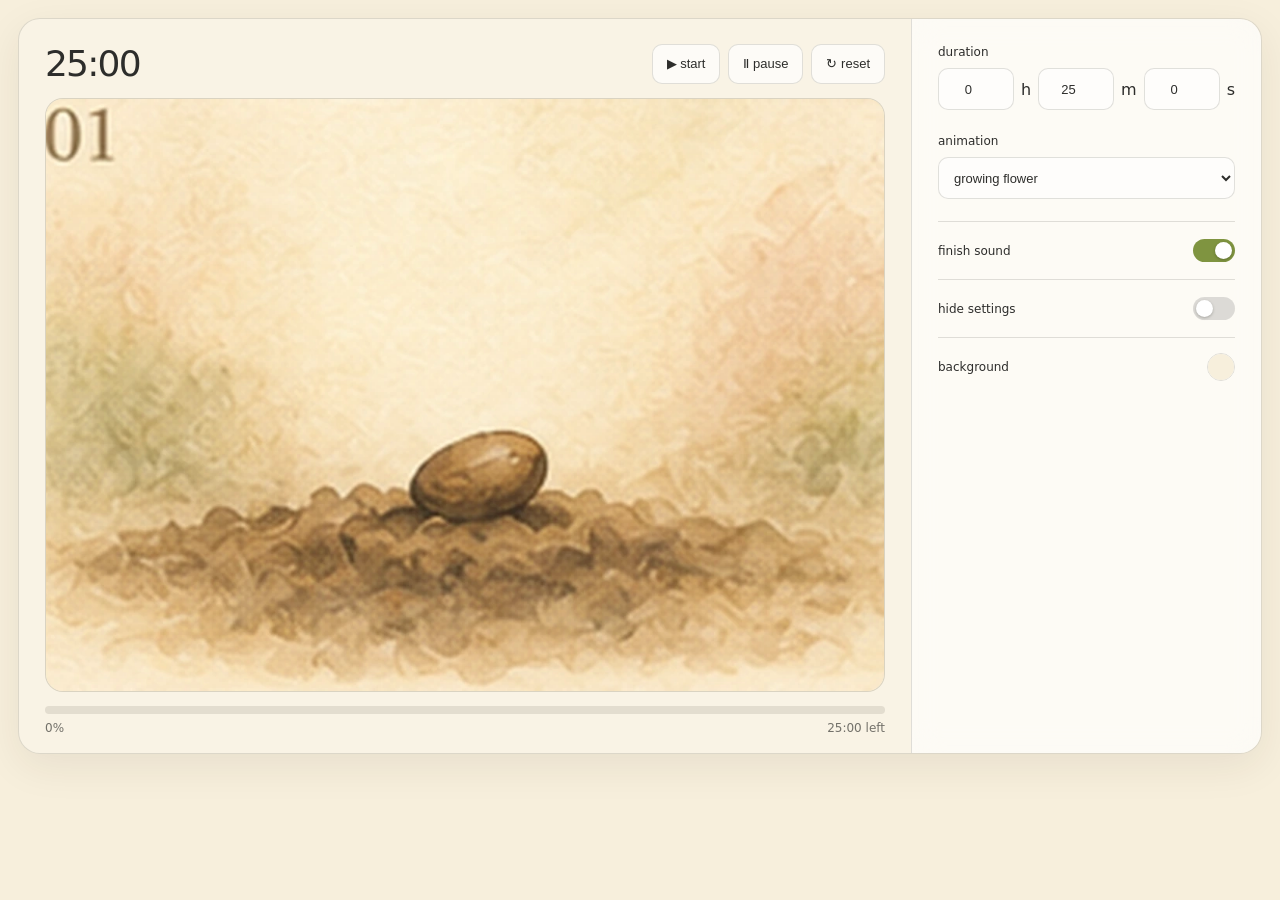
==== timer/index.html @ b7c9f64c "Add files via upload" ====
<!doctype html>
<html lang="en">
<head>
  <meta charset="utf-8">
  <meta name="viewport" content="width=device-width,initial-scale=1">
  <title>little rituals — focus timer</title>
  <link rel="stylesheet" href="style.css?v=11">
</head>
<body>
  <main class="app">
    <section class="scene-panel">
      <div class="topline">
        <div id="timer" class="timer">25:00</div>
        <div class="top-controls">
          <button id="startBtn">▶ <span>start</span></button>
          <button id="pauseBtn">Ⅱ <span>pause</span></button>
          <button id="resetBtn">↻ <span>reset</span></button>
        </div>
      </div>

      <div class="scene">
        <img id="sceneFrame" src="assets/growing-flower/001.webp" alt="growing flower illustration">
      </div>

      <div class="progress">
        <div class="track"><div id="bar" class="bar"></div></div>
        <div class="progress-meta">
          <span id="percent">0%</span>
          <span id="left">25:00 left</span>
        </div>
      </div>

      <button id="showSettings" class="gear hidden" aria-label="show settings">⚙</button>
    </section>

    <aside id="settings" class="settings">
      <div class="field">
        <label>duration</label>
        <div class="duration">
          <input id="hours" type="number" min="0" max="23" value="0"><span>h</span>
          <input id="minutes" type="number" min="0" max="59" value="25"><span>m</span>
          <input id="seconds" type="number" min="0" max="59" value="0"><span>s</span>
        </div>
      </div>

      <div class="field">
        <label for="animation">animation</label>
        <select id="animation">
          <option value="growing-flower">growing flower</option>
        </select>
      </div>

      <div class="row">
        <span>finish sound</span>
        <label class="switch"><input id="sound" type="checkbox" checked><i></i></label>
      </div>

      <div class="row">
        <span>hide settings</span>
        <label class="switch"><input id="hideSettings" type="checkbox"><i></i></label>
      </div>

      <div class="row">
        <span>background</span>
        <label class="color-dot"><input id="background" type="color" value="#f7efdc"></label>
      </div>
    </aside>
  </main>

  <div id="doneModal" class="modal hidden">
    <div class="modal-card">
      <strong>done ✨</strong>
      <button id="restartBtn">restart</button>
    </div>
  </div>

  <script src="script.js?v=13"></script>
</body>
</html>
---- timer/style.css ----
*{box-sizing:border-box} :root{--bg:#f7efdc;--ink:#2d2d2b;--line:rgba(46,42,34,.14);--panel:rgba(255,255,255,.62);--accent:#7f9440}
html,body{margin:0;min-height:100%;font-family:Inter,ui-sans-serif,system-ui,-apple-system,BlinkMacSystemFont,"Segoe UI",sans-serif;background:var(--bg);color:var(--ink)}
body{padding:18px;transition:background .25s ease,color .25s ease}.app{width:min(1480px,100%);margin:auto;display:grid;grid-template-columns:minmax(0,1fr) 350px;border:1px solid var(--line);border-radius:22px;overflow:hidden;background:rgba(255,255,255,.28);box-shadow:0 12px 40px rgba(50,42,28,.08)}
.scene-panel{position:relative;padding:24px 26px 18px;min-width:0}.topline{display:flex;align-items:center;justify-content:space-between;gap:18px;margin-bottom:14px}.timer{font-size:36px;font-weight:520;letter-spacing:-.05em;font-variant-numeric:tabular-nums}.top-controls{display:flex;gap:8px}.top-controls button,.modal-card button{height:40px;padding:0 14px;border:1px solid var(--line);border-radius:10px;background:rgba(255,255,255,.68);color:var(--ink);cursor:pointer;font-size:13px}.scene{height:min(66vh,690px);min-height:430px;border-radius:18px;overflow:hidden;border:1px solid var(--line);background:#f7efdc}.scene img{display:block;width:100%;height:100%;object-fit:cover;transition:opacity .3s ease}.progress{margin-top:14px}.track{height:8px;border-radius:999px;background:rgba(64,58,48,.12);overflow:hidden}.bar{height:100%;width:0;background:var(--accent);border-radius:inherit;transition:width .2s linear}.progress-meta{display:flex;justify-content:space-between;margin-top:7px;font-size:12px;color:rgba(45,45,43,.66)}
.settings{padding:26px;border-left:1px solid var(--line);background:var(--panel);backdrop-filter:blur(15px)}.field{display:grid;gap:9px;padding-bottom:22px}.field+ .field{padding-top:2px}.field label,.row span{font-size:12px}.duration{display:grid;grid-template-columns:1fr auto 1fr auto 1fr auto;gap:7px;align-items:center}.duration input,select{height:42px;border:1px solid var(--line);border-radius:10px;background:rgba(255,255,255,.55);color:var(--ink);padding:0 11px;font-size:13px;min-width:0}.duration input{text-align:center;width:100%}select{width:100%}.row{min-height:58px;border-top:1px solid var(--line);display:flex;align-items:center;justify-content:space-between;gap:14px}.switch{position:relative;width:42px;height:23px}.switch input{opacity:0;width:0;height:0}.switch i{position:absolute;inset:0;border-radius:99px;background:rgba(50,50,50,.16);cursor:pointer;transition:.2s}.switch i:after{content:"";position:absolute;width:17px;height:17px;left:3px;top:3px;border-radius:50%;background:white;box-shadow:0 1px 3px rgba(0,0,0,.25);transition:.2s}.switch input:checked+i{background:var(--accent)}.switch input:checked+i:after{transform:translateX(19px)}.color-dot{width:28px;height:28px;border-radius:50%;overflow:hidden;border:1px solid var(--line);display:block}.color-dot input{width:40px;height:40px;border:0;padding:0;transform:translate(-6px,-6px);cursor:pointer}.gear{position:absolute;right:18px;top:18px;width:38px;height:38px;border:1px solid var(--line);border-radius:10px;background:rgba(255,255,255,.65);cursor:pointer}.hidden{display:none!important}.app.settings-hidden{grid-template-columns:1fr}.app.settings-hidden .settings{display:none}.modal{position:fixed;inset:0;display:grid;place-items:center;background:rgba(30,28,24,.28);backdrop-filter:blur(9px);z-index:30}.modal-card{background:white;border-radius:18px;padding:25px 30px;display:grid;gap:18px;text-align:center;box-shadow:0 15px 45px rgba(0,0,0,.18)}.modal-card strong{font-size:25px}
body.dark-ui{--ink:#f3f1eb;--line:rgba(255,255,255,.14);--panel:rgba(20,23,25,.58)}body.dark-ui .top-controls button,body.dark-ui .gear,body.dark-ui .duration input,body.dark-ui select{background:rgba(255,255,255,.08)}body.dark-ui .progress-meta{color:rgba(255,255,255,.66)}
@media(max-width:820px){body{padding:8px}.app{grid-template-columns:1fr}.settings{border-left:0;border-top:1px solid var(--line)}.scene{height:54vh;min-height:360px}.timer{font-size:30px}.top-controls button span{display:none}}
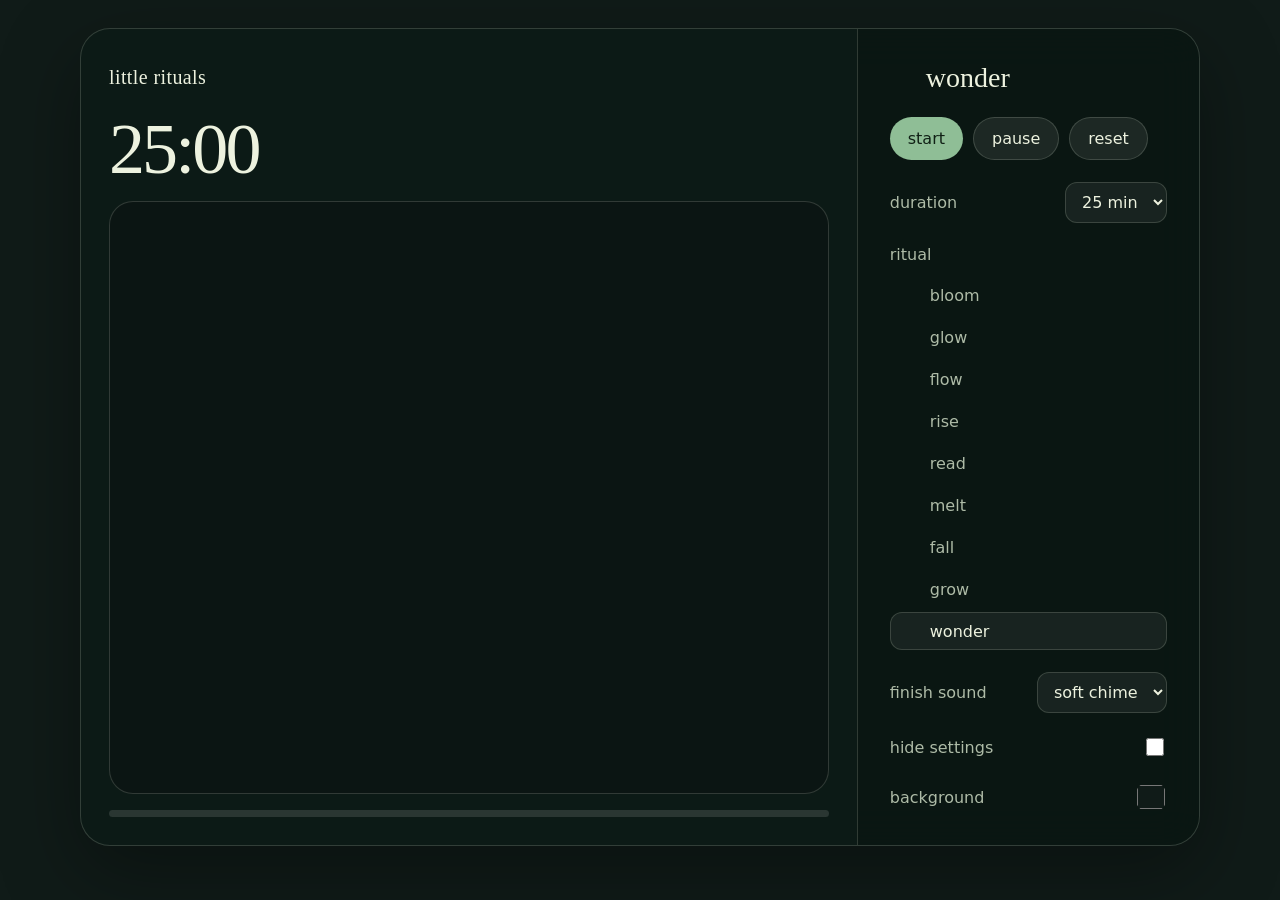
==== commit 5c8d3b5e: "Add files via upload" ====
--- a/timer/index.html
+++ b/timer/index.html
@@ -1,79 +1,86 @@
 <!doctype html>
 <html lang="en">
 <head>
-  <meta charset="utf-8">
-  <meta name="viewport" content="width=device-width,initial-scale=1">
-  <title>little rituals — focus timer</title>
-  <link rel="stylesheet" href="style.css?v=11">
+  <meta charset="utf-8" />
+  <meta name="viewport" content="width=device-width, initial-scale=1" />
+  <title>Little Rituals — Bloom</title>
+  <link rel="stylesheet" href="style.css" />
 </head>
-<body>
-  <main class="app">
-    <section class="scene-panel">
-      <div class="topline">
-        <div id="timer" class="timer">25:00</div>
-        <div class="top-controls">
-          <button id="startBtn">▶ <span>start</span></button>
-          <button id="pauseBtn">Ⅱ <span>pause</span></button>
-          <button id="resetBtn">↻ <span>reset</span></button>
-        </div>
+<body data-ritual="wonder">
+  <main class="widget" aria-label="Little Rituals focus timer">
+    <section class="stage-panel">
+      <header class="brand-row">
+        <span class="brand">little rituals</span>
+        <button class="icon-button settings-toggle" id="settingsToggle" aria-label="show settings">⚙</button>
+      </header>
+
+      <div class="timer" id="timerDisplay">25:00</div>
+
+      <div class="animation-shell" aria-label="wonder animation">
+        <video id="mainVideo" muted playsinline preload="auto"></video>
+        <video id="idleVideo" muted playsinline preload="auto" loop></video>
       </div>
 
-      <div class="scene">
-        <img id="sceneFrame" src="assets/growing-flower/001.webp" alt="growing flower illustration">
+      <div class="progress-track" aria-hidden="true">
+        <div class="progress-fill" id="progressFill"></div>
       </div>
 
-      <div class="progress">
-        <div class="track"><div id="bar" class="bar"></div></div>
-        <div class="progress-meta">
-          <span id="percent">0%</span>
-          <span id="left">25:00 left</span>
-        </div>
+      <div class="mobile-controls">
+        <button class="primary" id="mobileStart">start</button>
+        <button class="secondary" id="mobileReset">reset</button>
+      </div>
+    </section>
+
+    <aside class="settings-panel" id="settingsPanel">
+      <div class="ritual-title-row">
+        <span class="ritual-hover-icon" aria-hidden="true">
+          <img id="activeRitualIcon" src="assets/icons/wonder.svg" alt="" />
+        </span>
+        <span id="activeRitualName">wonder</span>
       </div>
 
-      <button id="showSettings" class="gear hidden" aria-label="show settings">⚙</button>
-    </section>
-
-    <aside id="settings" class="settings">
-      <div class="field">
-        <label>duration</label>
-        <div class="duration">
-          <input id="hours" type="number" min="0" max="23" value="0"><span>h</span>
-          <input id="minutes" type="number" min="0" max="59" value="25"><span>m</span>
-          <input id="seconds" type="number" min="0" max="59" value="0"><span>s</span>
-        </div>
+      <div class="button-row">
+        <button class="primary" id="startButton">start</button>
+        <button class="secondary" id="pauseButton">pause</button>
+        <button class="secondary" id="resetButton">reset</button>
       </div>
 
-      <div class="field">
-        <label for="animation">animation</label>
-        <select id="animation">
-          <option value="growing-flower">growing flower</option>
+      <label class="setting-row">
+        <span>duration</span>
+        <select id="durationSelect">
+          <option value="5">5 min</option>
+          <option value="15">15 min</option>
+          <option value="25" selected>25 min</option>
+          <option value="45">45 min</option>
+          <option value="60">60 min</option>
         </select>
+      </label>
+
+      <div class="setting-block">
+        <span class="setting-label">ritual</span>
+        <div class="ritual-list" id="ritualList"></div>
       </div>
 
-      <div class="row">
+      <label class="setting-row">
         <span>finish sound</span>
-        <label class="switch"><input id="sound" type="checkbox" checked><i></i></label>
-      </div>
+        <select id="finishSoundSelect">
+          <option value="chime" selected>soft chime</option>
+          <option value="none">none</option>
+        </select>
+      </label>
 
-      <div class="row">
+      <label class="setting-row checkbox-row">
         <span>hide settings</span>
-        <label class="switch"><input id="hideSettings" type="checkbox"><i></i></label>
-      </div>
+        <input type="checkbox" id="hideSettings" />
+      </label>
 
-      <div class="row">
+      <label class="setting-row color-row">
         <span>background</span>
-        <label class="color-dot"><input id="background" type="color" value="#f7efdc"></label>
-      </div>
+        <input type="color" id="backgroundPicker" value="#101b18" aria-label="background color" />
+      </label>
     </aside>
   </main>
 
-  <div id="doneModal" class="modal hidden">
-    <div class="modal-card">
-      <strong>done ✨</strong>
-      <button id="restartBtn">restart</button>
-    </div>
-  </div>
-
-  <script src="script.js?v=13"></script>
+  <script src="script.js"></script>
 </body>
 </html>
--- a/timer/style.css
+++ b/timer/style.css
@@ -1,7 +1,226 @@
-*{box-sizing:border-box} :root{--bg:#f7efdc;--ink:#2d2d2b;--line:rgba(46,42,34,.14);--panel:rgba(255,255,255,.62);--accent:#7f9440}
-html,body{margin:0;min-height:100%;font-family:Inter,ui-sans-serif,system-ui,-apple-system,BlinkMacSystemFont,"Segoe UI",sans-serif;background:var(--bg);color:var(--ink)}
-body{padding:18px;transition:background .25s ease,color .25s ease}.app{width:min(1480px,100%);margin:auto;display:grid;grid-template-columns:minmax(0,1fr) 350px;border:1px solid var(--line);border-radius:22px;overflow:hidden;background:rgba(255,255,255,.28);box-shadow:0 12px 40px rgba(50,42,28,.08)}
-.scene-panel{position:relative;padding:24px 26px 18px;min-width:0}.topline{display:flex;align-items:center;justify-content:space-between;gap:18px;margin-bottom:14px}.timer{font-size:36px;font-weight:520;letter-spacing:-.05em;font-variant-numeric:tabular-nums}.top-controls{display:flex;gap:8px}.top-controls button,.modal-card button{height:40px;padding:0 14px;border:1px solid var(--line);border-radius:10px;background:rgba(255,255,255,.68);color:var(--ink);cursor:pointer;font-size:13px}.scene{height:min(66vh,690px);min-height:430px;border-radius:18px;overflow:hidden;border:1px solid var(--line);background:#f7efdc}.scene img{display:block;width:100%;height:100%;object-fit:cover;transition:opacity .3s ease}.progress{margin-top:14px}.track{height:8px;border-radius:999px;background:rgba(64,58,48,.12);overflow:hidden}.bar{height:100%;width:0;background:var(--accent);border-radius:inherit;transition:width .2s linear}.progress-meta{display:flex;justify-content:space-between;margin-top:7px;font-size:12px;color:rgba(45,45,43,.66)}
-.settings{padding:26px;border-left:1px solid var(--line);background:var(--panel);backdrop-filter:blur(15px)}.field{display:grid;gap:9px;padding-bottom:22px}.field+ .field{padding-top:2px}.field label,.row span{font-size:12px}.duration{display:grid;grid-template-columns:1fr auto 1fr auto 1fr auto;gap:7px;align-items:center}.duration input,select{height:42px;border:1px solid var(--line);border-radius:10px;background:rgba(255,255,255,.55);color:var(--ink);padding:0 11px;font-size:13px;min-width:0}.duration input{text-align:center;width:100%}select{width:100%}.row{min-height:58px;border-top:1px solid var(--line);display:flex;align-items:center;justify-content:space-between;gap:14px}.switch{position:relative;width:42px;height:23px}.switch input{opacity:0;width:0;height:0}.switch i{position:absolute;inset:0;border-radius:99px;background:rgba(50,50,50,.16);cursor:pointer;transition:.2s}.switch i:after{content:"";position:absolute;width:17px;height:17px;left:3px;top:3px;border-radius:50%;background:white;box-shadow:0 1px 3px rgba(0,0,0,.25);transition:.2s}.switch input:checked+i{background:var(--accent)}.switch input:checked+i:after{transform:translateX(19px)}.color-dot{width:28px;height:28px;border-radius:50%;overflow:hidden;border:1px solid var(--line);display:block}.color-dot input{width:40px;height:40px;border:0;padding:0;transform:translate(-6px,-6px);cursor:pointer}.gear{position:absolute;right:18px;top:18px;width:38px;height:38px;border:1px solid var(--line);border-radius:10px;background:rgba(255,255,255,.65);cursor:pointer}.hidden{display:none!important}.app.settings-hidden{grid-template-columns:1fr}.app.settings-hidden .settings{display:none}.modal{position:fixed;inset:0;display:grid;place-items:center;background:rgba(30,28,24,.28);backdrop-filter:blur(9px);z-index:30}.modal-card{background:white;border-radius:18px;padding:25px 30px;display:grid;gap:18px;text-align:center;box-shadow:0 15px 45px rgba(0,0,0,.18)}.modal-card strong{font-size:25px}
-body.dark-ui{--ink:#f3f1eb;--line:rgba(255,255,255,.14);--panel:rgba(20,23,25,.58)}body.dark-ui .top-controls button,body.dark-ui .gear,body.dark-ui .duration input,body.dark-ui select{background:rgba(255,255,255,.08)}body.dark-ui .progress-meta{color:rgba(255,255,255,.66)}
-@media(max-width:820px){body{padding:8px}.app{grid-template-columns:1fr}.settings{border-left:0;border-top:1px solid var(--line)}.scene{height:54vh;min-height:360px}.timer{font-size:30px}.top-controls button span{display:none}}
+:root {
+  --bg: #101b18;
+  --panel: rgba(13, 27, 23, 0.82);
+  --text: #edf2df;
+  --muted: #aebba7;
+  --accent: #8fbe96;
+  --accent-strong: #b8d9a9;
+  --line: rgba(237, 242, 223, 0.17);
+  --shadow: 0 26px 80px rgba(0, 0, 0, 0.34);
+}
+
+* { box-sizing: border-box; }
+
+html, body { min-height: 100%; }
+
+body {
+  margin: 0;
+  display: grid;
+  place-items: center;
+  padding: 28px;
+  background: var(--bg);
+  color: var(--text);
+  font-family: Inter, ui-sans-serif, system-ui, -apple-system, BlinkMacSystemFont, "Segoe UI", sans-serif;
+  transition: background-color 500ms ease, color 300ms ease;
+}
+
+button, select, input { font: inherit; }
+
+.widget {
+  width: min(1120px, 100%);
+  min-height: 650px;
+  display: grid;
+  grid-template-columns: minmax(0, 1.7fr) minmax(290px, 0.75fr);
+  overflow: hidden;
+  border: 1px solid var(--line);
+  border-radius: 30px;
+  background: var(--panel);
+  box-shadow: var(--shadow);
+  backdrop-filter: blur(20px);
+}
+
+.stage-panel {
+  position: relative;
+  display: flex;
+  flex-direction: column;
+  gap: 16px;
+  padding: 28px;
+}
+
+.brand-row {
+  display: flex;
+  align-items: center;
+  justify-content: space-between;
+}
+
+.brand {
+  font-family: Georgia, "Times New Roman", serif;
+  font-size: 20px;
+  letter-spacing: .02em;
+  text-transform: lowercase;
+}
+
+.timer {
+  font-family: Georgia, "Times New Roman", serif;
+  font-size: clamp(42px, 6vw, 72px);
+  line-height: 1;
+  letter-spacing: -.04em;
+}
+
+.animation-shell {
+  position: relative;
+  flex: 1;
+  min-height: 360px;
+  overflow: hidden;
+  border: 1px solid var(--line);
+  border-radius: 24px;
+  background: #0b1513;
+}
+
+.animation-shell video {
+  position: absolute;
+  inset: 0;
+  width: 100%;
+  height: 100%;
+  object-fit: cover;
+  pointer-events: none;
+  user-select: none;
+}
+
+#idleVideo {
+  opacity: 0;
+  transition: opacity 360ms ease;
+}
+
+#idleVideo.is-visible { opacity: 1; }
+
+.progress-track {
+  height: 7px;
+  overflow: hidden;
+  border-radius: 999px;
+  background: rgba(255,255,255,.12);
+}
+
+.progress-fill {
+  width: 0%;
+  height: 100%;
+  border-radius: inherit;
+  background: var(--accent);
+  transition: width 120ms linear, background-color 400ms ease;
+}
+
+.settings-panel {
+  display: flex;
+  flex-direction: column;
+  gap: 22px;
+  padding: 32px;
+  border-left: 1px solid var(--line);
+  background: rgba(4, 12, 10, 0.27);
+  transition: opacity 300ms ease, transform 300ms ease, width 300ms ease, padding 300ms ease;
+}
+
+.widget.settings-hidden { grid-template-columns: 1fr; }
+.widget.settings-hidden .settings-panel { display: none; }
+.settings-toggle { opacity: 0; pointer-events: none; }
+.widget.settings-hidden .settings-toggle { opacity: 1; pointer-events: auto; }
+
+.ritual-title-row {
+  min-height: 34px;
+  display: flex;
+  align-items: center;
+  gap: 8px;
+  font-family: Georgia, "Times New Roman", serif;
+  font-size: 28px;
+  text-transform: lowercase;
+}
+
+.ritual-hover-icon {
+  width: 28px;
+  height: 28px;
+  opacity: 0;
+  transform: translateX(-5px);
+  transition: opacity 180ms ease, transform 180ms ease;
+}
+
+.ritual-title-row:hover .ritual-hover-icon {
+  opacity: 1;
+  transform: translateX(0);
+}
+
+.ritual-hover-icon img { width: 100%; height: 100%; object-fit: contain; }
+
+.button-row, .mobile-controls { display: flex; gap: 10px; }
+.mobile-controls { display: none; }
+
+button {
+  border: 0;
+  border-radius: 999px;
+  padding: 11px 18px;
+  cursor: pointer;
+  text-transform: lowercase;
+  transition: transform 160ms ease, background 250ms ease, color 250ms ease;
+}
+button:hover { transform: translateY(-1px); }
+button:active { transform: translateY(0); }
+.primary { background: var(--accent); color: #102015; }
+.secondary, .icon-button { background: rgba(255,255,255,.08); color: var(--text); border: 1px solid var(--line); }
+.icon-button { width: 40px; height: 40px; padding: 0; display: grid; place-items: center; }
+
+.setting-row {
+  display: flex;
+  align-items: center;
+  justify-content: space-between;
+  gap: 18px;
+  color: var(--muted);
+  text-transform: lowercase;
+}
+
+.setting-block { display: grid; gap: 12px; }
+.setting-label { color: var(--muted); text-transform: lowercase; }
+
+select {
+  max-width: 150px;
+  color: var(--text);
+  background: rgba(255,255,255,.06);
+  border: 1px solid var(--line);
+  border-radius: 12px;
+  padding: 9px 12px;
+}
+
+input[type="checkbox"] { accent-color: var(--accent); width: 18px; height: 18px; }
+input[type="color"] { width: 32px; height: 32px; padding: 0; border: 0; border-radius: 50%; overflow: hidden; background: transparent; }
+
+.ritual-list { display: grid; gap: 4px; }
+.ritual-option {
+  width: 100%;
+  min-height: 38px;
+  display: flex;
+  align-items: center;
+  gap: 8px;
+  padding: 7px 10px;
+  border-radius: 12px;
+  color: var(--muted);
+  background: transparent;
+  border: 1px solid transparent;
+  text-align: left;
+}
+.ritual-option:hover, .ritual-option.active { color: var(--text); background: rgba(255,255,255,.06); border-color: var(--line); }
+.ritual-option .option-icon {
+  width: 21px;
+  height: 21px;
+  opacity: 0;
+  transform: translateX(-4px);
+  transition: opacity 160ms ease, transform 160ms ease;
+}
+.ritual-option:hover .option-icon, .ritual-option.active:hover .option-icon { opacity: 1; transform: translateX(0); }
+.ritual-option .option-icon img { width: 100%; height: 100%; object-fit: contain; }
+
+@media (max-width: 760px) {
+  body { padding: 12px; }
+  .widget { grid-template-columns: 1fr; border-radius: 22px; }
+  .settings-panel { border-left: 0; border-top: 1px solid var(--line); }
+  .stage-panel { padding: 18px; }
+  .animation-shell { min-height: 330px; }
+  .mobile-controls { display: flex; }
+  .button-row { display: none; }
+}
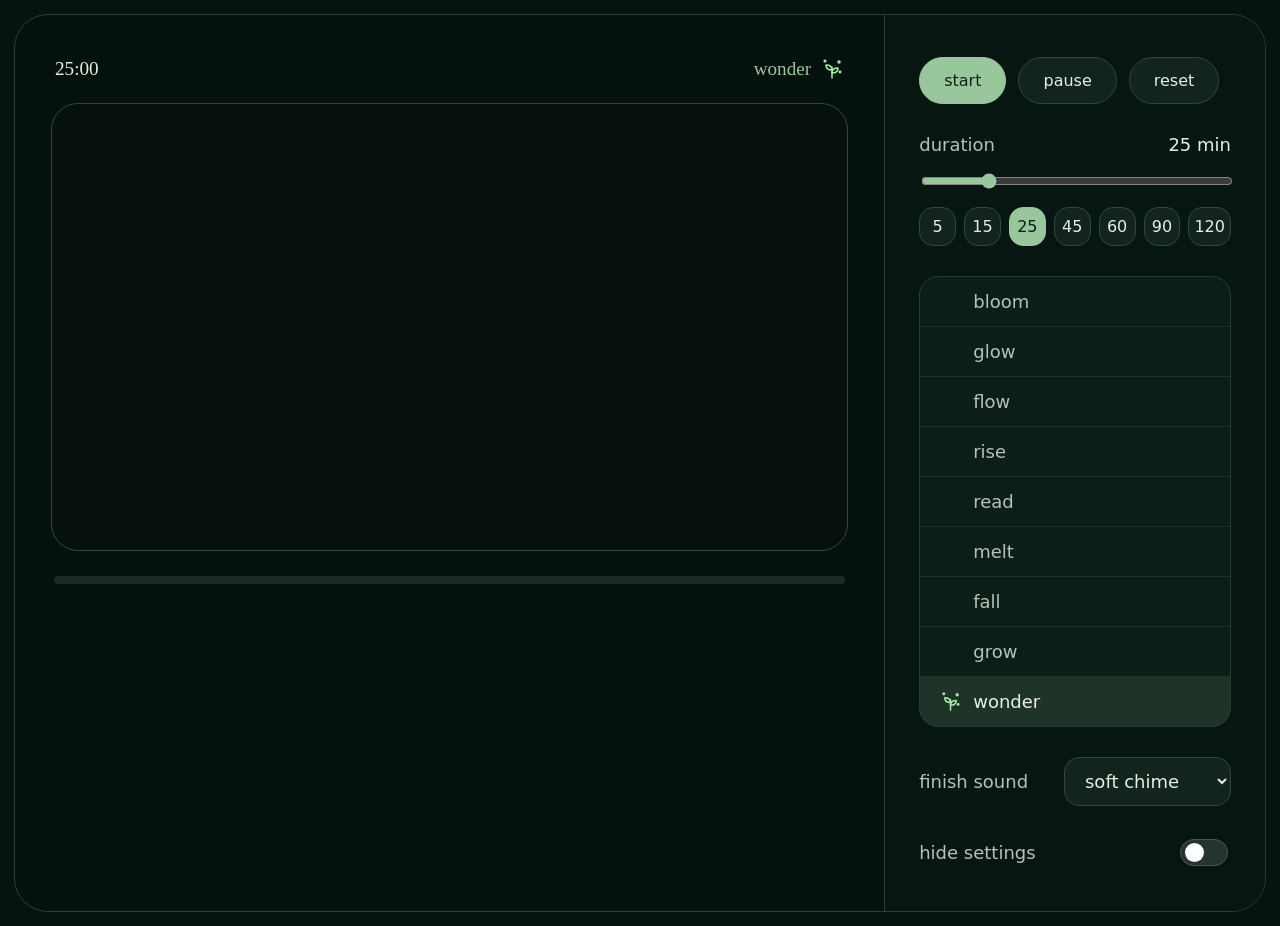
==== commit 321ca2a1: "Add files via upload" ====
--- a/timer/index.html
+++ b/timer/index.html
@@ -1,86 +1,77 @@
 <!doctype html>
 <html lang="en">
 <head>
-  <meta charset="utf-8" />
-  <meta name="viewport" content="width=device-width, initial-scale=1" />
-  <title>Little Rituals — Bloom</title>
-  <link rel="stylesheet" href="style.css" />
+  <meta charset="utf-8">
+  <meta name="viewport" content="width=device-width,initial-scale=1">
+  <title>Wonder timer</title>
+  <link rel="stylesheet" href="style.css">
 </head>
-<body data-ritual="wonder">
-  <main class="widget" aria-label="Little Rituals focus timer">
-    <section class="stage-panel">
-      <header class="brand-row">
-        <span class="brand">little rituals</span>
-        <button class="icon-button settings-toggle" id="settingsToggle" aria-label="show settings">⚙</button>
-      </header>
+<body>
+<main class="app" data-ritual="wonder">
+  <section class="stage">
+    <header class="stage-meta">
+      <div id="timeDisplay" class="time-display">25:00</div>
+      <div class="current-ritual"><span>wonder</span><img src="assets/icons/wonder.svg" alt=""></div>
+    </header>
 
-      <div class="timer" id="timerDisplay">25:00</div>
+    <div class="visual" aria-label="Wonder animation">
+      <video id="mainVideo" muted playsinline preload="auto" src="assets/videos/wonder-main.mp4"></video>
+      <video id="idleVideo" muted playsinline preload="auto" loop src="assets/videos/wonder-idle.mp4"></video>
+      <button id="openSettings" class="settings-fab" type="button" aria-label="Show settings">⚙</button>
+    </div>
+    <div class="progress-track" aria-hidden="true"><div id="progressFill" class="progress-fill"></div></div>
+  </section>
 
-      <div class="animation-shell" aria-label="wonder animation">
-        <video id="mainVideo" muted playsinline preload="auto"></video>
-        <video id="idleVideo" muted playsinline preload="auto" loop></video>
-      </div>
+  <aside id="settingsPanel" class="settings-panel">
+    <div class="controls">
+      <button id="startButton" class="primary" type="button">start</button>
+      <button id="pauseButton" type="button">pause</button>
+      <button id="resetButton" type="button">reset</button>
+    </div>
 
-      <div class="progress-track" aria-hidden="true">
-        <div class="progress-fill" id="progressFill"></div>
-      </div>
-
-      <div class="mobile-controls">
-        <button class="primary" id="mobileStart">start</button>
-        <button class="secondary" id="mobileReset">reset</button>
+    <section class="setting-block duration-block">
+      <div class="setting-heading"><label for="durationSlider">duration</label><output id="durationOutput">25 min</output></div>
+      <input id="durationSlider" type="range" min="1" max="120" step="1" value="25">
+      <div class="presets" aria-label="Duration presets">
+        <button type="button" data-minutes="5">5</button><button type="button" data-minutes="15">15</button>
+        <button type="button" class="active" data-minutes="25">25</button><button type="button" data-minutes="45">45</button>
+        <button type="button" data-minutes="60">60</button><button type="button" data-minutes="90">90</button>
+        <button type="button" data-minutes="120">120</button>
       </div>
     </section>
 
-    <aside class="settings-panel" id="settingsPanel">
-      <div class="ritual-title-row">
-        <span class="ritual-hover-icon" aria-hidden="true">
-          <img id="activeRitualIcon" src="assets/icons/wonder.svg" alt="" />
-        </span>
-        <span id="activeRitualName">wonder</span>
-      </div>
+    <nav class="ritual-list" aria-label="Rituals">
+      <button type="button" aria-disabled="true"><span class="icon-slot"><img src="assets/icons/bloom.svg" alt=""></span><span>bloom</span></button>
+      <button type="button" aria-disabled="true"><span class="icon-slot"><img src="assets/icons/glow.svg" alt=""></span><span>glow</span></button>
+      <button type="button" aria-disabled="true"><span class="icon-slot"><img src="assets/icons/flow.svg" alt=""></span><span>flow</span></button>
+      <button type="button" aria-disabled="true"><span class="icon-slot"><img src="assets/icons/rise.svg" alt=""></span><span>rise</span></button>
+      <button type="button" aria-disabled="true"><span class="icon-slot"><img src="assets/icons/read.svg" alt=""></span><span>read</span></button>
+      <button type="button" aria-disabled="true"><span class="icon-slot"><img src="assets/icons/melt.svg" alt=""></span><span>melt</span></button>
+      <button type="button" aria-disabled="true"><span class="icon-slot"><img src="assets/icons/fall.svg" alt=""></span><span>fall</span></button>
+      <button type="button" aria-disabled="true"><span class="icon-slot"><img src="assets/icons/grow.svg" alt=""></span><span>grow</span></button>
+      <button type="button" class="selected" aria-current="true"><span class="icon-slot"><img src="assets/icons/wonder.svg" alt=""></span><span>wonder</span></button>
+    </nav>
 
-      <div class="button-row">
-        <button class="primary" id="startButton">start</button>
-        <button class="secondary" id="pauseButton">pause</button>
-        <button class="secondary" id="resetButton">reset</button>
-      </div>
+    <div class="setting-row">
+      <label for="soundSelect">finish sound</label>
+      <select id="soundSelect">
+        <option value="none">no sound</option>
+        <option value="soft-chime" selected>soft chime</option>
+        <option value="glass-bell">glass bell</option>
+        <option value="singing-bowl">singing bowl</option>
+        <option value="wind-chime">wind chime</option>
+        <option value="wood-knock">wood knock</option>
+        <option value="forest-bell">forest bell</option>
+        <option value="gentle-piano">gentle piano</option>
+      </select>
+    </div>
 
-      <label class="setting-row">
-        <span>duration</span>
-        <select id="durationSelect">
-          <option value="5">5 min</option>
-          <option value="15">15 min</option>
-          <option value="25" selected>25 min</option>
-          <option value="45">45 min</option>
-          <option value="60">60 min</option>
-        </select>
-      </label>
-
-      <div class="setting-block">
-        <span class="setting-label">ritual</span>
-        <div class="ritual-list" id="ritualList"></div>
-      </div>
-
-      <label class="setting-row">
-        <span>finish sound</span>
-        <select id="finishSoundSelect">
-          <option value="chime" selected>soft chime</option>
-          <option value="none">none</option>
-        </select>
-      </label>
-
-      <label class="setting-row checkbox-row">
-        <span>hide settings</span>
-        <input type="checkbox" id="hideSettings" />
-      </label>
-
-      <label class="setting-row color-row">
-        <span>background</span>
-        <input type="color" id="backgroundPicker" value="#101b18" aria-label="background color" />
-      </label>
-    </aside>
-  </main>
-
-  <script src="script.js"></script>
+    <div class="setting-row">
+      <label for="hideSettings">hide settings</label>
+      <input id="hideSettings" class="switch" type="checkbox">
+    </div>
+  </aside>
+</main>
+<script src="script.js"></script>
 </body>
 </html>
--- a/timer/style.css
+++ b/timer/style.css
@@ -1,226 +1,5 @@
-:root {
-  --bg: #101b18;
-  --panel: rgba(13, 27, 23, 0.82);
-  --text: #edf2df;
-  --muted: #aebba7;
-  --accent: #8fbe96;
-  --accent-strong: #b8d9a9;
-  --line: rgba(237, 242, 223, 0.17);
-  --shadow: 0 26px 80px rgba(0, 0, 0, 0.34);
-}
 
-* { box-sizing: border-box; }
-
-html, body { min-height: 100%; }
-
-body {
-  margin: 0;
-  display: grid;
-  place-items: center;
-  padding: 28px;
-  background: var(--bg);
-  color: var(--text);
-  font-family: Inter, ui-sans-serif, system-ui, -apple-system, BlinkMacSystemFont, "Segoe UI", sans-serif;
-  transition: background-color 500ms ease, color 300ms ease;
-}
-
-button, select, input { font: inherit; }
-
-.widget {
-  width: min(1120px, 100%);
-  min-height: 650px;
-  display: grid;
-  grid-template-columns: minmax(0, 1.7fr) minmax(290px, 0.75fr);
-  overflow: hidden;
-  border: 1px solid var(--line);
-  border-radius: 30px;
-  background: var(--panel);
-  box-shadow: var(--shadow);
-  backdrop-filter: blur(20px);
-}
-
-.stage-panel {
-  position: relative;
-  display: flex;
-  flex-direction: column;
-  gap: 16px;
-  padding: 28px;
-}
-
-.brand-row {
-  display: flex;
-  align-items: center;
-  justify-content: space-between;
-}
-
-.brand {
-  font-family: Georgia, "Times New Roman", serif;
-  font-size: 20px;
-  letter-spacing: .02em;
-  text-transform: lowercase;
-}
-
-.timer {
-  font-family: Georgia, "Times New Roman", serif;
-  font-size: clamp(42px, 6vw, 72px);
-  line-height: 1;
-  letter-spacing: -.04em;
-}
-
-.animation-shell {
-  position: relative;
-  flex: 1;
-  min-height: 360px;
-  overflow: hidden;
-  border: 1px solid var(--line);
-  border-radius: 24px;
-  background: #0b1513;
-}
-
-.animation-shell video {
-  position: absolute;
-  inset: 0;
-  width: 100%;
-  height: 100%;
-  object-fit: cover;
-  pointer-events: none;
-  user-select: none;
-}
-
-#idleVideo {
-  opacity: 0;
-  transition: opacity 360ms ease;
-}
-
-#idleVideo.is-visible { opacity: 1; }
-
-.progress-track {
-  height: 7px;
-  overflow: hidden;
-  border-radius: 999px;
-  background: rgba(255,255,255,.12);
-}
-
-.progress-fill {
-  width: 0%;
-  height: 100%;
-  border-radius: inherit;
-  background: var(--accent);
-  transition: width 120ms linear, background-color 400ms ease;
-}
-
-.settings-panel {
-  display: flex;
-  flex-direction: column;
-  gap: 22px;
-  padding: 32px;
-  border-left: 1px solid var(--line);
-  background: rgba(4, 12, 10, 0.27);
-  transition: opacity 300ms ease, transform 300ms ease, width 300ms ease, padding 300ms ease;
-}
-
-.widget.settings-hidden { grid-template-columns: 1fr; }
-.widget.settings-hidden .settings-panel { display: none; }
-.settings-toggle { opacity: 0; pointer-events: none; }
-.widget.settings-hidden .settings-toggle { opacity: 1; pointer-events: auto; }
-
-.ritual-title-row {
-  min-height: 34px;
-  display: flex;
-  align-items: center;
-  gap: 8px;
-  font-family: Georgia, "Times New Roman", serif;
-  font-size: 28px;
-  text-transform: lowercase;
-}
-
-.ritual-hover-icon {
-  width: 28px;
-  height: 28px;
-  opacity: 0;
-  transform: translateX(-5px);
-  transition: opacity 180ms ease, transform 180ms ease;
-}
-
-.ritual-title-row:hover .ritual-hover-icon {
-  opacity: 1;
-  transform: translateX(0);
-}
-
-.ritual-hover-icon img { width: 100%; height: 100%; object-fit: contain; }
-
-.button-row, .mobile-controls { display: flex; gap: 10px; }
-.mobile-controls { display: none; }
-
-button {
-  border: 0;
-  border-radius: 999px;
-  padding: 11px 18px;
-  cursor: pointer;
-  text-transform: lowercase;
-  transition: transform 160ms ease, background 250ms ease, color 250ms ease;
-}
-button:hover { transform: translateY(-1px); }
-button:active { transform: translateY(0); }
-.primary { background: var(--accent); color: #102015; }
-.secondary, .icon-button { background: rgba(255,255,255,.08); color: var(--text); border: 1px solid var(--line); }
-.icon-button { width: 40px; height: 40px; padding: 0; display: grid; place-items: center; }
-
-.setting-row {
-  display: flex;
-  align-items: center;
-  justify-content: space-between;
-  gap: 18px;
-  color: var(--muted);
-  text-transform: lowercase;
-}
-
-.setting-block { display: grid; gap: 12px; }
-.setting-label { color: var(--muted); text-transform: lowercase; }
-
-select {
-  max-width: 150px;
-  color: var(--text);
-  background: rgba(255,255,255,.06);
-  border: 1px solid var(--line);
-  border-radius: 12px;
-  padding: 9px 12px;
-}
-
-input[type="checkbox"] { accent-color: var(--accent); width: 18px; height: 18px; }
-input[type="color"] { width: 32px; height: 32px; padding: 0; border: 0; border-radius: 50%; overflow: hidden; background: transparent; }
-
-.ritual-list { display: grid; gap: 4px; }
-.ritual-option {
-  width: 100%;
-  min-height: 38px;
-  display: flex;
-  align-items: center;
-  gap: 8px;
-  padding: 7px 10px;
-  border-radius: 12px;
-  color: var(--muted);
-  background: transparent;
-  border: 1px solid transparent;
-  text-align: left;
-}
-.ritual-option:hover, .ritual-option.active { color: var(--text); background: rgba(255,255,255,.06); border-color: var(--line); }
-.ritual-option .option-icon {
-  width: 21px;
-  height: 21px;
-  opacity: 0;
-  transform: translateX(-4px);
-  transition: opacity 160ms ease, transform 160ms ease;
-}
-.ritual-option:hover .option-icon, .ritual-option.active:hover .option-icon { opacity: 1; transform: translateX(0); }
-.ritual-option .option-icon img { width: 100%; height: 100%; object-fit: contain; }
-
-@media (max-width: 760px) {
-  body { padding: 12px; }
-  .widget { grid-template-columns: 1fr; border-radius: 22px; }
-  .settings-panel { border-left: 0; border-top: 1px solid var(--line); }
-  .stage-panel { padding: 18px; }
-  .animation-shell { min-height: 330px; }
-  .mobile-controls { display: flex; }
-  .button-row { display: none; }
-}
+:root{--bg:#07130f;--panel:#081611;--list:#0d1e18;--line:#284137;--text:#e9efdf;--muted:#b6c2b5;--accent:#97c79b;--accent-dark:#284d37;--button:#13231d}
+*{box-sizing:border-box}html,body{margin:0;min-height:100%;background:var(--bg);color:var(--text);font-family:Inter,ui-sans-serif,system-ui,-apple-system,BlinkMacSystemFont,"Segoe UI",sans-serif}button,select,input{font:inherit}.app{width:min(1420px,calc(100vw - 28px));min-height:min(900px,calc(100vh - 28px));margin:14px auto;border:1px solid var(--line);border-radius:34px;overflow:hidden;display:grid;grid-template-columns:minmax(0,2.1fr) minmax(340px,.92fr);background:rgba(5,17,13,.96)}.stage{padding:42px 36px 30px;min-width:0}.stage-meta{display:flex;align-items:center;justify-content:space-between;margin:0 4px 22px;font-family:Georgia,"Times New Roman",serif;font-size:clamp(19px,1.5vw,25px);line-height:1}.time-display{font-variant-numeric:tabular-nums}.current-ritual{display:flex;align-items:center;gap:9px;color:var(--accent)}.current-ritual img{width:24px;height:24px;filter:invert(82%) sepia(18%) saturate(691%) hue-rotate(70deg)}.visual{position:relative;aspect-ratio:16/9;border:1px solid #30483f;border-radius:27px;overflow:hidden;background:#06100d}.visual video{position:absolute;inset:0;width:100%;height:100%;object-fit:cover;display:block}.visual #idleVideo{opacity:0;transition:opacity .7s ease}.visual.idle #idleVideo{opacity:1}.visual.idle #mainVideo{opacity:0}.progress-track{height:8px;background:#182b24;border-radius:999px;margin:25px 3px 0;overflow:hidden}.progress-fill{height:100%;width:0;background:var(--accent);border-radius:inherit;transition:width .12s linear}.settings-panel{border-left:1px solid var(--line);padding:42px 34px;display:flex;flex-direction:column;gap:30px;background:var(--panel);transition:width .3s,opacity .25s,padding .3s}.controls{display:flex;gap:12px}.controls button,.presets button{border:1px solid #31483e;background:var(--button);color:var(--text);border-radius:999px;padding:13px 24px;cursor:pointer}.controls .primary,.presets button.active{background:var(--accent);border-color:var(--accent);color:#102016}.setting-block{display:grid;gap:16px}.setting-heading,.setting-row{display:flex;align-items:center;justify-content:space-between;gap:20px;color:var(--muted);font-size:18px}.setting-heading output{color:var(--text)}input[type=range]{width:100%;accent-color:var(--accent);cursor:pointer}.presets{display:grid;grid-template-columns:repeat(7,1fr);gap:8px}.presets button{padding:9px 5px;border-radius:14px}.ritual-list{background:var(--list);border:1px solid #263d34;border-radius:19px;overflow:hidden}.ritual-list button{position:relative;width:100%;border:0;border-bottom:1px solid rgba(113,142,127,.17);background:transparent;color:var(--muted);display:flex;align-items:center;gap:10px;padding:12px 18px;text-align:left;cursor:default;font-size:18px}.ritual-list button:last-child{border-bottom:0}.ritual-list button:hover{background:rgba(255,255,255,.035);color:var(--text)}.ritual-list button.selected{background:rgba(151,199,155,.13);color:var(--text)}.icon-slot{width:25px;height:25px;display:grid;place-items:center;flex:0 0 25px}.icon-slot img{width:23px;height:23px;opacity:0;transform:translateX(-5px);transition:opacity .2s,transform .2s;filter:invert(82%) sepia(18%) saturate(691%) hue-rotate(70deg)}.ritual-list button:hover .icon-slot img,.ritual-list button.selected .icon-slot img{opacity:1;transform:translateX(0)}select{appearance:auto;background:var(--button);color:var(--text);border:1px solid #31483e;border-radius:15px;padding:12px 16px;min-width:165px}.switch{appearance:none;width:48px;height:27px;background:#26342f;border:1px solid #465951;border-radius:999px;position:relative;cursor:pointer}.switch:before{content:"";position:absolute;width:19px;height:19px;border-radius:50%;background:#fff;top:3px;left:4px;transition:transform .2s}.switch:checked{background:var(--accent)}.switch:checked:before{transform:translateX(20px)}.settings-fab{display:none;position:absolute;top:18px;right:18px;width:42px;height:42px;border-radius:50%;border:1px solid rgba(255,255,255,.25);background:rgba(6,17,13,.75);color:#fff;cursor:pointer;backdrop-filter:blur(8px);font-size:19px}.app.settings-hidden{grid-template-columns:1fr}.app.settings-hidden .settings-panel{display:none}.app.settings-hidden .settings-fab{display:block}
+@media(max-width:900px){.app{grid-template-columns:1fr;border-radius:24px}.stage{padding:26px 20px 22px}.settings-panel{border-left:0;border-top:1px solid var(--line);padding:26px 20px}.presets{grid-template-columns:repeat(4,1fr)}.controls button{padding:12px 19px}.stage-meta{font-size:20px}}
+@media(max-width:520px){.app{width:100%;margin:0;border-radius:0;border-left:0;border-right:0}.stage{padding:20px 14px}.settings-panel{padding:22px 14px}.visual{border-radius:19px}.controls{display:grid;grid-template-columns:repeat(3,1fr)}.controls button{padding:11px 6px}.setting-heading,.setting-row{font-size:16px}.ritual-list button{font-size:16px}.presets{grid-template-columns:repeat(4,1fr)}}
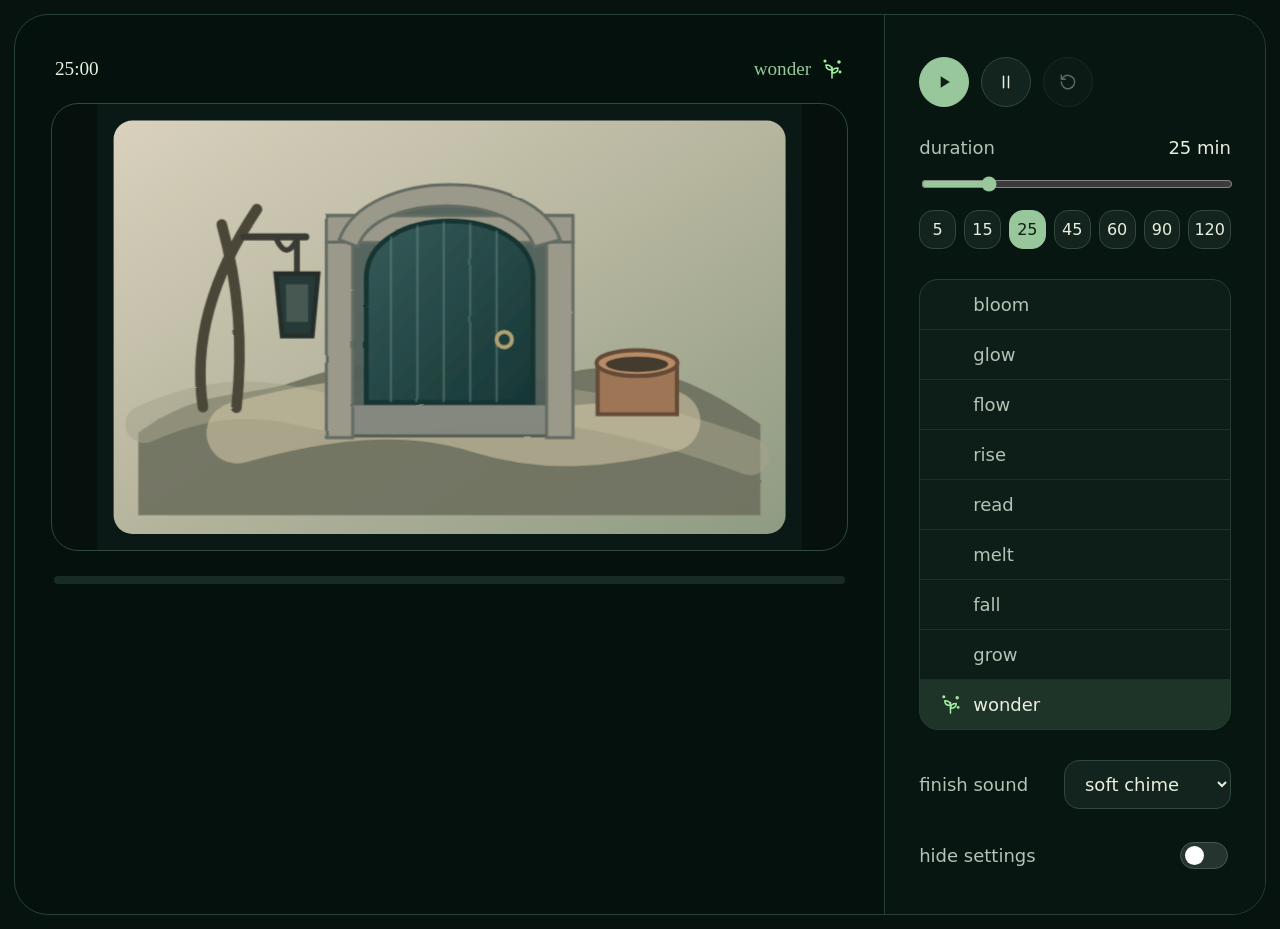
==== commit a2ea9ddd: "Add files via upload" ====
--- a/timer/index.html
+++ b/timer/index.html
@@ -4,29 +4,187 @@
   <meta charset="utf-8">
   <meta name="viewport" content="width=device-width,initial-scale=1">
   <title>Wonder timer</title>
-  <link rel="stylesheet" href="style.css">
+  <style>
+
+:root{--bg:#07130f;--panel:#081611;--list:#0d1e18;--line:#284137;--text:#e9efdf;--muted:#b6c2b5;--accent:#97c79b;--accent-dark:#284d37;--button:#13231d}
+*{box-sizing:border-box}html,body{margin:0;min-height:100%;background:var(--bg);color:var(--text);font-family:Inter,ui-sans-serif,system-ui,-apple-system,BlinkMacSystemFont,"Segoe UI",sans-serif}button,select,input{font:inherit}.app{width:min(1420px,calc(100vw - 28px));min-height:min(900px,calc(100vh - 28px));margin:14px auto;border:1px solid var(--line);border-radius:34px;overflow:hidden;display:grid;grid-template-columns:minmax(0,2.1fr) minmax(340px,.92fr);background:rgba(5,17,13,.96)}.stage{padding:42px 36px 30px;min-width:0}.stage-meta{display:flex;align-items:center;justify-content:space-between;margin:0 4px 22px;font-family:Georgia,"Times New Roman",serif;font-size:clamp(19px,1.5vw,25px);line-height:1}.time-display{font-variant-numeric:tabular-nums}.current-ritual{display:flex;align-items:center;gap:9px;color:var(--accent)}.current-ritual img{width:24px;height:24px;filter:invert(82%) sepia(18%) saturate(691%) hue-rotate(70deg)}.visual{position:relative;aspect-ratio:16/9;border:1px solid #30483f;border-radius:27px;overflow:hidden;background:#06100d}.visual video{position:absolute;inset:0;width:100%;height:100%;object-fit:cover;display:block}.visual #idleVideo{opacity:0;transition:opacity .7s ease}.visual.idle #idleVideo{opacity:1}.visual.idle #mainVideo{opacity:0}.progress-track{height:8px;background:#182b24;border-radius:999px;margin:25px 3px 0;overflow:hidden}.progress-fill{height:100%;width:0;background:var(--accent);border-radius:inherit;transition:width .12s linear}.settings-panel{border-left:1px solid var(--line);padding:42px 34px;display:flex;flex-direction:column;gap:30px;background:var(--panel);transition:width .3s,opacity .25s,padding .3s}.controls{display:flex;gap:12px}.controls button,.presets button{border:1px solid #31483e;background:var(--button);color:var(--text);border-radius:999px;padding:13px 24px;cursor:pointer}.controls .primary,.presets button.active{background:var(--accent);border-color:var(--accent);color:#102016}.setting-block{display:grid;gap:16px}.setting-heading,.setting-row{display:flex;align-items:center;justify-content:space-between;gap:20px;color:var(--muted);font-size:18px}.setting-heading output{color:var(--text)}input[type=range]{width:100%;accent-color:var(--accent);cursor:pointer}.presets{display:grid;grid-template-columns:repeat(7,1fr);gap:8px}.presets button{padding:9px 5px;border-radius:14px}.ritual-list{background:var(--list);border:1px solid #263d34;border-radius:19px;overflow:hidden}.ritual-list button{position:relative;width:100%;border:0;border-bottom:1px solid rgba(113,142,127,.17);background:transparent;color:var(--muted);display:flex;align-items:center;gap:10px;padding:12px 18px;text-align:left;cursor:default;font-size:18px}.ritual-list button:last-child{border-bottom:0}.ritual-list button:hover{background:rgba(255,255,255,.035);color:var(--text)}.ritual-list button.selected{background:rgba(151,199,155,.13);color:var(--text)}.icon-slot{width:25px;height:25px;display:grid;place-items:center;flex:0 0 25px}.icon-slot img{width:23px;height:23px;opacity:0;transform:translateX(-5px);transition:opacity .2s,transform .2s;filter:invert(82%) sepia(18%) saturate(691%) hue-rotate(70deg)}.ritual-list button:hover .icon-slot img,.ritual-list button.selected .icon-slot img{opacity:1;transform:translateX(0)}select{appearance:auto;background:var(--button);color:var(--text);border:1px solid #31483e;border-radius:15px;padding:12px 16px;min-width:165px}.switch{appearance:none;width:48px;height:27px;background:#26342f;border:1px solid #465951;border-radius:999px;position:relative;cursor:pointer}.switch:before{content:"";position:absolute;width:19px;height:19px;border-radius:50%;background:#fff;top:3px;left:4px;transition:transform .2s}.switch:checked{background:var(--accent)}.switch:checked:before{transform:translateX(20px)}.settings-fab{display:none;position:absolute;top:18px;right:18px;width:42px;height:42px;border-radius:50%;border:1px solid rgba(255,255,255,.25);background:rgba(6,17,13,.75);color:#fff;cursor:pointer;backdrop-filter:blur(8px);font-size:19px}.app.settings-hidden{grid-template-columns:1fr}.app.settings-hidden .settings-panel{display:none}.app.settings-hidden .settings-fab{display:block}
+@media(max-width:900px){.app{grid-template-columns:1fr;border-radius:24px}.stage{padding:26px 20px 22px}.settings-panel{border-left:0;border-top:1px solid var(--line);padding:26px 20px}.presets{grid-template-columns:repeat(4,1fr)}.controls button{padding:12px 19px}.stage-meta{font-size:20px}}
+@media(max-width:520px){.app{width:100%;margin:0;border-radius:0;border-left:0;border-right:0}.stage{padding:20px 14px}.settings-panel{padding:22px 14px}.visual{border-radius:19px}.controls{display:grid;grid-template-columns:repeat(3,1fr)}.controls button{padding:11px 6px}.setting-heading,.setting-row{font-size:16px}.ritual-list button{font-size:16px}.presets{grid-template-columns:repeat(4,1fr)}}
+
+
+.visual{display:flex;align-items:center;justify-content:center}
+.visual svg{position:absolute;inset:0;width:100%;height:100%;display:block}
+.growth-layer{opacity:0;transform-box:fill-box;transform-origin:center bottom}
+.moss-layer{transform:scale(.88)}
+.mushroom-layer,.fern-layer,.flower-layer,.pot-plant-layer{transform:translateY(16px) scale(.82)}
+.vine-layer{transform-origin:center bottom;transform:scaleY(.1)}
+.light-layer{mix-blend-mode:screen}.firefly-layer{opacity:0}
+.visual.idle .fern-layer,.visual.idle .vine-layer,.visual.idle .flower-layer,.visual.idle .pot-plant-layer{animation:breathe 5.5s ease-in-out infinite}
+.visual.idle .light-layer{animation:lantern 3.4s ease-in-out infinite}
+.visual.idle .firefly{animation:drift 4s ease-in-out infinite alternate}
+.visual.idle .f2{animation-delay:-1.1s}.visual.idle .f3{animation-delay:-2.4s}.visual.idle .f4{animation-delay:-.5s}.visual.idle .f5{animation-delay:-3s}.visual.idle .f6{animation-delay:-1.8s}
+@keyframes breathe{0%,100%{translate:0 0;rotate:-.25deg}50%{translate:0 -2px;rotate:.25deg}}
+@keyframes lantern{0%,100%{opacity:.72}50%{opacity:1}}
+@keyframes drift{from{transform:translate(-4px,3px);opacity:.35}to{transform:translate(5px,-7px);opacity:1}}
+.controls button{width:50px;height:50px;padding:0;display:grid;place-items:center;border-radius:50%}
+.controls button svg{width:20px;height:20px;fill:none;stroke:currentColor;stroke-width:1.8;stroke-linecap:round;stroke-linejoin:round}
+.controls button.primary{background:var(--accent);border-color:var(--accent);color:#102016}
+.controls button.active{background:var(--accent);border-color:var(--accent);color:#102016}
+.controls button.reset-muted{opacity:.38}
+.controls button.reset-ready{opacity:.78}
+.controls button:hover{transform:translateY(-1px)}
+.controls button:active{transform:scale(.97)}
+
+</style>
 </head>
 <body>
 <main class="app" data-ritual="wonder">
   <section class="stage">
     <header class="stage-meta">
       <div id="timeDisplay" class="time-display">25:00</div>
-      <div class="current-ritual"><span>wonder</span><img src="assets/icons/wonder.svg" alt=""></div>
+      <div class="current-ritual"><span>wonder</span><img src="assets/icons/wonder.svg?v=3" alt=""></div>
     </header>
 
-    <div class="visual" aria-label="Wonder animation">
-      <video id="mainVideo" muted playsinline preload="auto" src="assets/videos/wonder-main.mp4"></video>
-      <video id="idleVideo" muted playsinline preload="auto" loop src="assets/videos/wonder-idle.mp4"></video>
+    <div class="visual idle" aria-label="Wonder animation">
+<svg id="gardenScene" viewBox="0 0 1200 760" role="img" aria-label="A watercolor garden growing around an old door">
+          <defs>
+            <linearGradient id="paperWash" x1="0" y1="0" x2="1" y2="1">
+              <stop offset="0" stop-color="#d9d1bd"/>
+              <stop offset="0.5" stop-color="#b6b59e"/>
+              <stop offset="1" stop-color="#8e9b82"/>
+            </linearGradient>
+            <linearGradient id="doorPaint" x1="0" y1="0" x2="1" y2="1">
+              <stop offset="0" stop-color="#355b59"/>
+              <stop offset="1" stop-color="#173735"/>
+            </linearGradient>
+            <radialGradient id="lanternGlow">
+              <stop offset="0" stop-color="#fff5b8" stop-opacity=".95"/>
+              <stop offset=".35" stop-color="#e8c96c" stop-opacity=".5"/>
+              <stop offset="1" stop-color="#e8c96c" stop-opacity="0"/>
+            </radialGradient>
+            <filter id="watercolor" x="-15%" y="-15%" width="130%" height="130%">
+              <feTurbulence type="fractalNoise" baseFrequency="0.012 0.04" numOctaves="2" seed="8" result="noise"/>
+              <feDisplacementMap in="SourceGraphic" in2="noise" scale="3" xChannelSelector="R" yChannelSelector="B"/>
+            </filter>
+            <filter id="softGlow" x="-100%" y="-100%" width="300%" height="300%">
+              <feGaussianBlur stdDeviation="8" result="blur"/>
+              <feMerge><feMergeNode in="blur"/><feMergeNode in="SourceGraphic"/></feMerge>
+            </filter>
+            <clipPath id="doorClip"><path d="M458 508V296c0-129 284-129 284 0v212z"/></clipPath>
+          </defs>
+
+          <!-- fixed illustrated base -->
+          <rect width="1200" height="760" fill="#0b1916"/>
+          <rect x="28" y="28" width="1144" height="704" rx="32" fill="url(#paperWash)"/>
+          <g filter="url(#watercolor)">
+            <path d="M70 560C178 481 250 502 338 472c72-25 126-39 188-15 101 39 175 27 265 3 114-30 209-5 338 85v155H70z" fill="#6f725f" opacity=".92"/>
+            <path d="M80 545c106-47 184-49 274-28 111 26 176 9 270-3 124-15 269 6 488 86" fill="none" stroke="#a6a48b" stroke-width="64" stroke-linecap="round" opacity=".55"/>
+            <path d="M238 560c145-41 287-58 413-18 103 32 197 29 324-2" fill="none" stroke="#d4c9aa" stroke-width="104" stroke-linecap="round" opacity=".55"/>
+            <g fill="#77796d" stroke="#515b54" stroke-width="5" opacity=".96">
+              <path d="M392 190h416v375H392z" fill="#84877d"/>
+              <path d="M423 510V291c0-167 354-167 354 0v219z" fill="#52605b"/>
+            </g>
+            <g fill="#9a998a" stroke="#646c63" stroke-width="5">
+              <path d="M390 190h420v46H390z"/>
+              <path d="M390 235h45v333h-45zM765 235h45v333h-45z"/>
+              <path d="M412 231c45-125 333-125 376 0l-44 12c-30-93-270-93-300 0z"/>
+            </g>
+            <path d="M458 508V296c0-129 284-129 284 0v212z" fill="url(#doorPaint)" stroke="#183431" stroke-width="8"/>
+            <g clip-path="url(#doorClip)" stroke="#71908a" stroke-width="4" opacity=".45">
+              <path d="M500 220v310M545 205v325M590 190v340M635 190v340M680 205v325"/>
+            </g>
+            <circle cx="693" cy="401" r="13" fill="none" stroke="#b2a172" stroke-width="7"/>
+            <path d="M180 516c-17-111 17-225 92-337M237 517c13-116 2-215-25-312" fill="none" stroke="#4b4637" stroke-width="18" stroke-linecap="round"/>
+            <g id="lanternFixture" transform="translate(250 226)">
+              <path d="M0 0h105" stroke="#3a3b34" stroke-width="12" stroke-linecap="round"/>
+              <path d="M90 0v62" stroke="#3a3b34" stroke-width="10"/>
+              <path d="M55 4c12 25 23 25 35 0" fill="none" stroke="#3a3b34" stroke-width="9"/>
+              <path d="M54 63h72l-10 106H65z" fill="#263b39" stroke="#252d2b" stroke-width="8"/>
+              <path d="M71 81h38v64H72z" fill="#ccd0bd" opacity=".2"/>
+            </g>
+            <path d="M852 528v-86c0-26 135-26 135 0v86z" fill="#9e7656" stroke="#644b39" stroke-width="7"/>
+            <ellipse cx="919" cy="441" rx="69" ry="22" fill="#b98c65" stroke="#644b39" stroke-width="7"/>
+            <ellipse cx="919" cy="443" rx="53" ry="13" fill="#423a2d"/>
+          </g>
+
+          <!-- progress-controlled garden layers -->
+          <g id="mossLayer" class="growth-layer moss-layer">
+            <g fill="#52684c" opacity=".95" filter="url(#watercolor)">
+              <ellipse cx="250" cy="568" rx="135" ry="42"/><ellipse cx="420" cy="570" rx="120" ry="36"/>
+              <ellipse cx="765" cy="563" rx="112" ry="38"/><ellipse cx="963" cy="571" rx="130" ry="40"/>
+              <ellipse cx="518" cy="625" rx="140" ry="38"/><ellipse cx="696" cy="625" rx="126" ry="34"/>
+            </g>
+          </g>
+
+          <g id="mushroomLayer" class="growth-layer mushroom-layer" filter="url(#watercolor)">
+            <g transform="translate(298 548)"><path d="M0 36c2-24 27-24 29 0" fill="#d3bd94"/><path d="M-17 16c5-25 58-25 64 0z" fill="#8b684d"/></g>
+            <g transform="translate(840 555) scale(.8)"><path d="M0 36c2-24 27-24 29 0" fill="#d3bd94"/><path d="M-17 16c5-25 58-25 64 0z" fill="#7c5b46"/></g>
+            <g transform="translate(1010 592) scale(.55)"><path d="M0 36c2-24 27-24 29 0" fill="#d3bd94"/><path d="M-17 16c5-25 58-25 64 0z" fill="#9a6e50"/></g>
+          </g>
+
+          <g id="fernLayer" class="growth-layer fern-layer" fill="none" stroke="#486a4f" stroke-linecap="round" filter="url(#watercolor)">
+            <g transform="translate(352 583)"><path d="M0 55Q8 2 33-38" stroke-width="8"/><path d="M12 27l-30-22M18 13l32-25M24-3L0-28M30-19l30-11" stroke-width="12"/></g>
+            <g transform="translate(792 590) scale(1.2)"><path d="M0 55Q8 2 33-38" stroke-width="8"/><path d="M12 27l-30-22M18 13l32-25M24-3L0-28M30-19l30-11" stroke-width="12"/></g>
+            <g transform="translate(925 579) scale(.9)"><path d="M0 55Q8 2 33-38" stroke-width="8"/><path d="M12 27l-30-22M18 13l32-25M24-3L0-28M30-19l30-11" stroke-width="12"/></g>
+          </g>
+
+          <g id="vineLayer" class="growth-layer vine-layer" fill="none" stroke="#53714d" stroke-linecap="round" filter="url(#watercolor)">
+            <path d="M421 540C368 452 446 408 404 324c-27-53 2-104 45-134" stroke-width="13"/>
+            <path d="M782 540c77-80-6-139 51-215 31-42 22-90-12-132" stroke-width="13"/>
+            <g fill="#66865d" stroke="none">
+              <ellipse cx="408" cy="462" rx="20" ry="9" transform="rotate(-35 408 462)"/><ellipse cx="443" cy="407" rx="22" ry="10" transform="rotate(30 443 407)"/>
+              <ellipse cx="404" cy="348" rx="21" ry="9" transform="rotate(-30 404 348)"/><ellipse cx="433" cy="284" rx="20" ry="9" transform="rotate(24 433 284)"/>
+              <ellipse cx="806" cy="456" rx="21" ry="9" transform="rotate(28 806 456)"/><ellipse cx="792" cy="396" rx="21" ry="9" transform="rotate(-30 792 396)"/>
+              <ellipse cx="830" cy="338" rx="23" ry="10" transform="rotate(34 830 338)"/><ellipse cx="821" cy="267" rx="20" ry="9" transform="rotate(-25 821 267)"/>
+            </g>
+          </g>
+
+          <g id="flowerLayer" class="growth-layer flower-layer" filter="url(#watercolor)">
+            <g fill="#738fbd" stroke="#526a8f" stroke-width="3">
+              <g transform="translate(342 525)"><circle r="9" fill="#e8d486"/><ellipse rx="8" ry="20" cy="-18"/><ellipse rx="8" ry="20" cy="18"/><ellipse rx="20" ry="8" cx="-18"/><ellipse rx="20" ry="8" cx="18"/></g>
+              <g transform="translate(874 514) scale(.9)"><circle r="9" fill="#e8d486"/><ellipse rx="8" ry="20" cy="-18"/><ellipse rx="8" ry="20" cy="18"/><ellipse rx="20" ry="8" cx="-18"/><ellipse rx="20" ry="8" cx="18"/></g>
+              <g transform="translate(978 539) scale(.7)"><circle r="9" fill="#e8d486"/><ellipse rx="8" ry="20" cy="-18"/><ellipse rx="8" ry="20" cy="18"/><ellipse rx="20" ry="8" cx="-18"/><ellipse rx="20" ry="8" cx="18"/></g>
+            </g>
+            <g fill="#d8a8bb" stroke="#a67589" stroke-width="3">
+              <g transform="translate(438 442) scale(.7)"><circle r="9" fill="#e8d486"/><ellipse rx="8" ry="20" cy="-18"/><ellipse rx="8" ry="20" cy="18"/><ellipse rx="20" ry="8" cx="-18"/><ellipse rx="20" ry="8" cx="18"/></g>
+              <g transform="translate(806 374) scale(.65)"><circle r="9" fill="#e8d486"/><ellipse rx="8" ry="20" cy="-18"/><ellipse rx="8" ry="20" cy="18"/><ellipse rx="20" ry="8" cx="-18"/><ellipse rx="20" ry="8" cx="18"/></g>
+            </g>
+          </g>
+
+          <g id="potPlantLayer" class="growth-layer pot-plant-layer" transform="translate(920 438)" filter="url(#watercolor)">
+            <path d="M0 5Q0-70 8-108" stroke="#4f7354" stroke-width="10" fill="none" stroke-linecap="round"/>
+            <ellipse cx="-12" cy="-56" rx="28" ry="11" fill="#678a62" transform="rotate(25 -12 -56)"/>
+            <ellipse cx="23" cy="-82" rx="26" ry="10" fill="#6d9165" transform="rotate(-25 23 -82)"/>
+            <g transform="translate(10 -116) scale(.55)" fill="#8aa3c7"><circle r="10" fill="#e4d58d"/><ellipse rx="9" ry="22" cy="-20"/><ellipse rx="9" ry="22" cy="20"/><ellipse rx="22" ry="9" cx="-20"/><ellipse rx="22" ry="9" cx="20"/></g>
+          </g>
+
+          <g id="lightLayer" class="growth-layer light-layer">
+            <circle cx="340" cy="345" r="120" fill="url(#lanternGlow)" filter="url(#softGlow)"/>
+            <rect x="316" y="307" width="48" height="74" rx="16" fill="#ffe9a1" opacity=".8" filter="url(#softGlow)"/>
+          </g>
+
+          <g id="fireflyLayer" class="growth-layer firefly-layer" fill="#fff3a2" filter="url(#softGlow)">
+            <circle class="firefly f1" cx="462" cy="408" r="5"/><circle class="firefly f2" cx="739" cy="465" r="5"/>
+            <circle class="firefly f3" cx="896" cy="331" r="4"/><circle class="firefly f4" cx="584" cy="558" r="4"/>
+            <circle class="firefly f5" cx="1010" cy="440" r="4"/><circle class="firefly f6" cx="276" cy="494" r="4"/>
+          </g>
+        </svg>
       <button id="openSettings" class="settings-fab" type="button" aria-label="Show settings">⚙</button>
     </div>
     <div class="progress-track" aria-hidden="true"><div id="progressFill" class="progress-fill"></div></div>
   </section>
 
   <aside id="settingsPanel" class="settings-panel">
-    <div class="controls">
-      <button id="startButton" class="primary" type="button">start</button>
-      <button id="pauseButton" type="button">pause</button>
-      <button id="resetButton" type="button">reset</button>
+    <div class="controls" aria-label="Timer controls">
+      <button id="startButton" class="primary" type="button" aria-label="Start" title="Start">
+        <svg viewBox="0 0 24 24" aria-hidden="true"><path d="M8 5l11 7-11 7z" fill="currentColor" stroke="none"/></svg>
+      </button>
+      <button id="pauseButton" type="button" aria-label="Pause" title="Pause">
+        <svg viewBox="0 0 24 24" aria-hidden="true"><path d="M9 5v14M15 5v14"/></svg>
+      </button>
+      <button id="resetButton" class="reset-muted" type="button" aria-label="Reset" title="Reset">
+        <svg viewBox="0 0 24 24" aria-hidden="true"><path d="M4 12a8 8 0 1 0 2.35-5.65L4 8.7M4 4v4.7h4.7"/></svg>
+      </button>
     </div>
 
     <section class="setting-block duration-block">
@@ -41,15 +199,15 @@
     </section>
 
     <nav class="ritual-list" aria-label="Rituals">
-      <button type="button" aria-disabled="true"><span class="icon-slot"><img src="assets/icons/bloom.svg" alt=""></span><span>bloom</span></button>
-      <button type="button" aria-disabled="true"><span class="icon-slot"><img src="assets/icons/glow.svg" alt=""></span><span>glow</span></button>
-      <button type="button" aria-disabled="true"><span class="icon-slot"><img src="assets/icons/flow.svg" alt=""></span><span>flow</span></button>
-      <button type="button" aria-disabled="true"><span class="icon-slot"><img src="assets/icons/rise.svg" alt=""></span><span>rise</span></button>
-      <button type="button" aria-disabled="true"><span class="icon-slot"><img src="assets/icons/read.svg" alt=""></span><span>read</span></button>
-      <button type="button" aria-disabled="true"><span class="icon-slot"><img src="assets/icons/melt.svg" alt=""></span><span>melt</span></button>
-      <button type="button" aria-disabled="true"><span class="icon-slot"><img src="assets/icons/fall.svg" alt=""></span><span>fall</span></button>
-      <button type="button" aria-disabled="true"><span class="icon-slot"><img src="assets/icons/grow.svg" alt=""></span><span>grow</span></button>
-      <button type="button" class="selected" aria-current="true"><span class="icon-slot"><img src="assets/icons/wonder.svg" alt=""></span><span>wonder</span></button>
+      <button type="button" aria-disabled="true"><span class="icon-slot"><img src="assets/icons/bloom.svg?v=3" alt=""></span><span>bloom</span></button>
+      <button type="button" aria-disabled="true"><span class="icon-slot"><img src="assets/icons/glow.svg?v=3" alt=""></span><span>glow</span></button>
+      <button type="button" aria-disabled="true"><span class="icon-slot"><img src="assets/icons/flow.svg?v=3" alt=""></span><span>flow</span></button>
+      <button type="button" aria-disabled="true"><span class="icon-slot"><img src="assets/icons/rise.svg?v=3" alt=""></span><span>rise</span></button>
+      <button type="button" aria-disabled="true"><span class="icon-slot"><img src="assets/icons/read.svg?v=3" alt=""></span><span>read</span></button>
+      <button type="button" aria-disabled="true"><span class="icon-slot"><img src="assets/icons/melt.svg?v=3" alt=""></span><span>melt</span></button>
+      <button type="button" aria-disabled="true"><span class="icon-slot"><img src="assets/icons/fall.svg?v=3" alt=""></span><span>fall</span></button>
+      <button type="button" aria-disabled="true"><span class="icon-slot"><img src="assets/icons/grow.svg?v=3" alt=""></span><span>grow</span></button>
+      <button type="button" class="selected" aria-current="true"><span class="icon-slot"><img src="assets/icons/wonder.svg?v=3" alt=""></span><span>wonder</span></button>
     </nav>
 
     <div class="setting-row">
@@ -72,6 +230,34 @@
     </div>
   </aside>
 </main>
-<script src="script.js"></script>
+<script>
+
+const $=s=>document.querySelector(s);
+const app=$('.app'), visual=$('.visual');
+const display=$('#timeDisplay'), progressFill=$('#progressFill'), slider=$('#durationSlider'), output=$('#durationOutput');
+const startButton=$('#startButton'), pauseButton=$('#pauseButton'), resetButton=$('#resetButton');
+const layers={moss:$('#mossLayer'),mushrooms:$('#mushroomLayer'),ferns:$('#fernLayer'),vines:$('#vineLayer'),flowers:$('#flowerLayer'),pot:$('#potPlantLayer'),light:$('#lightLayer'),fireflies:$('#fireflyLayer')};
+let totalSeconds=25*60,remaining=totalSeconds,running=false,finished=false,startStamp=0,startRemaining=remaining,raf=0;
+const clamp=(n,min=0,max=1)=>Math.min(max,Math.max(min,n));
+const segment=(p,a,b)=>clamp((p-a)/(b-a));
+function applyLayer(layer,amount,type='grow'){layer.style.opacity=String(amount);if(type==='moss')layer.style.transform=`scale(${.88+amount*.12})`;if(type==='grow')layer.style.transform=`translateY(${(1-amount)*16}px) scale(${.82+amount*.18})`;if(type==='vine')layer.style.transform=`scaleY(${.1+amount*.9})`;}
+function renderGarden(progress){applyLayer(layers.moss,segment(progress,.04,.24),'moss');applyLayer(layers.mushrooms,segment(progress,.18,.35));applyLayer(layers.ferns,segment(progress,.28,.52));applyLayer(layers.vines,segment(progress,.45,.72),'vine');applyLayer(layers.flowers,segment(progress,.68,.88));applyLayer(layers.pot,segment(progress,.74,.93));layers.light.style.opacity=String(segment(progress,.95,1));layers.fireflies.style.opacity=String(segment(progress,.97,1));progressFill.style.width=`${progress*100}%`;}
+function fmt(sec){sec=Math.max(0,Math.ceil(sec));return `${String(Math.floor(sec/60)).padStart(2,'0')}:${String(sec%60).padStart(2,'0')}`}
+function updateControls(){startButton.classList.toggle('active',!running);pauseButton.classList.toggle('active',running);resetButton.classList.toggle('reset-muted',!finished&&remaining===totalSeconds);resetButton.classList.toggle('reset-ready',remaining<totalSeconds||finished);}
+function updateDisplay(){display.textContent=fmt(remaining);renderGarden(totalSeconds?clamp(1-remaining/totalSeconds):0);updateControls();}
+function setDuration(minutes){running=false;cancelAnimationFrame(raf);totalSeconds=minutes*60;remaining=totalSeconds;finished=false;visual.classList.add('idle');slider.value=minutes;output.value=`${minutes} min`;document.querySelectorAll('.presets button').forEach(b=>b.classList.toggle('active',+b.dataset.minutes===minutes));updateDisplay();}
+function tick(now){if(!running)return;remaining=Math.max(0,startRemaining-(now-startStamp)/1000);updateDisplay();if(remaining<=0){finish();return}raf=requestAnimationFrame(tick)}
+function start(){if(finished)setDuration(+slider.value);if(running)return;running=true;visual.classList.remove('idle');startRemaining=remaining;startStamp=performance.now();updateControls();raf=requestAnimationFrame(tick)}
+function pause(){if(!running)return;running=false;cancelAnimationFrame(raf);visual.classList.add('idle');updateControls();}
+function reset(){setDuration(+slider.value)}
+function finish(){running=false;finished=true;remaining=0;renderGarden(1);display.textContent='00:00';visual.classList.add('idle');updateControls();playFinishSound($('#soundSelect').value)}
+slider.addEventListener('input',()=>setDuration(+slider.value));document.querySelectorAll('.presets button').forEach(b=>b.addEventListener('click',()=>setDuration(+b.dataset.minutes)));
+startButton.addEventListener('click',start);pauseButton.addEventListener('click',pause);resetButton.addEventListener('click',reset);
+$('#hideSettings').addEventListener('change',e=>app.classList.toggle('settings-hidden',e.target.checked));$('#openSettings').addEventListener('click',()=>{app.classList.remove('settings-hidden');$('#hideSettings').checked=false});
+let audioCtx;function tone(ctx,freq,start,dur,gain=.12,type='sine'){const o=ctx.createOscillator(),g=ctx.createGain();o.type=type;o.frequency.setValueAtTime(freq,start);g.gain.setValueAtTime(0,start);g.gain.linearRampToValueAtTime(gain,start+.018);g.gain.exponentialRampToValueAtTime(.0001,start+dur);o.connect(g).connect(ctx.destination);o.start(start);o.stop(start+dur+.03)}
+function playFinishSound(name){if(name==='none')return;audioCtx||=new(window.AudioContext||window.webkitAudioContext)();const c=audioCtx,t=c.currentTime+.03;const map={'soft-chime':()=>{tone(c,659,t,1.7,.10);tone(c,988,t+.08,1.8,.055)},'glass-bell':()=>{tone(c,1046,t,1.2,.09);tone(c,1568,t+.03,1,.04)},'singing-bowl':()=>{tone(c,220,t,2.8,.10);tone(c,440,t+.02,2.4,.035)},'wind-chime':()=>{[784,988,1175].forEach((f,i)=>tone(c,f,t+i*.16,1.4,.055))},'wood-knock':()=>{tone(c,150,t,.18,.17,'triangle');tone(c,110,t+.08,.2,.09,'triangle')},'forest-bell':()=>{tone(c,523,t,2.1,.08);tone(c,784,t+.12,1.8,.04)},'gentle-piano':()=>{[261.6,329.6,392].forEach((f,i)=>tone(c,f,t+i*.035,2.2,.045,'triangle'))}};(map[name]||map['soft-chime'])()}
+setDuration(25);
+
+</script>
 </body>
 </html>
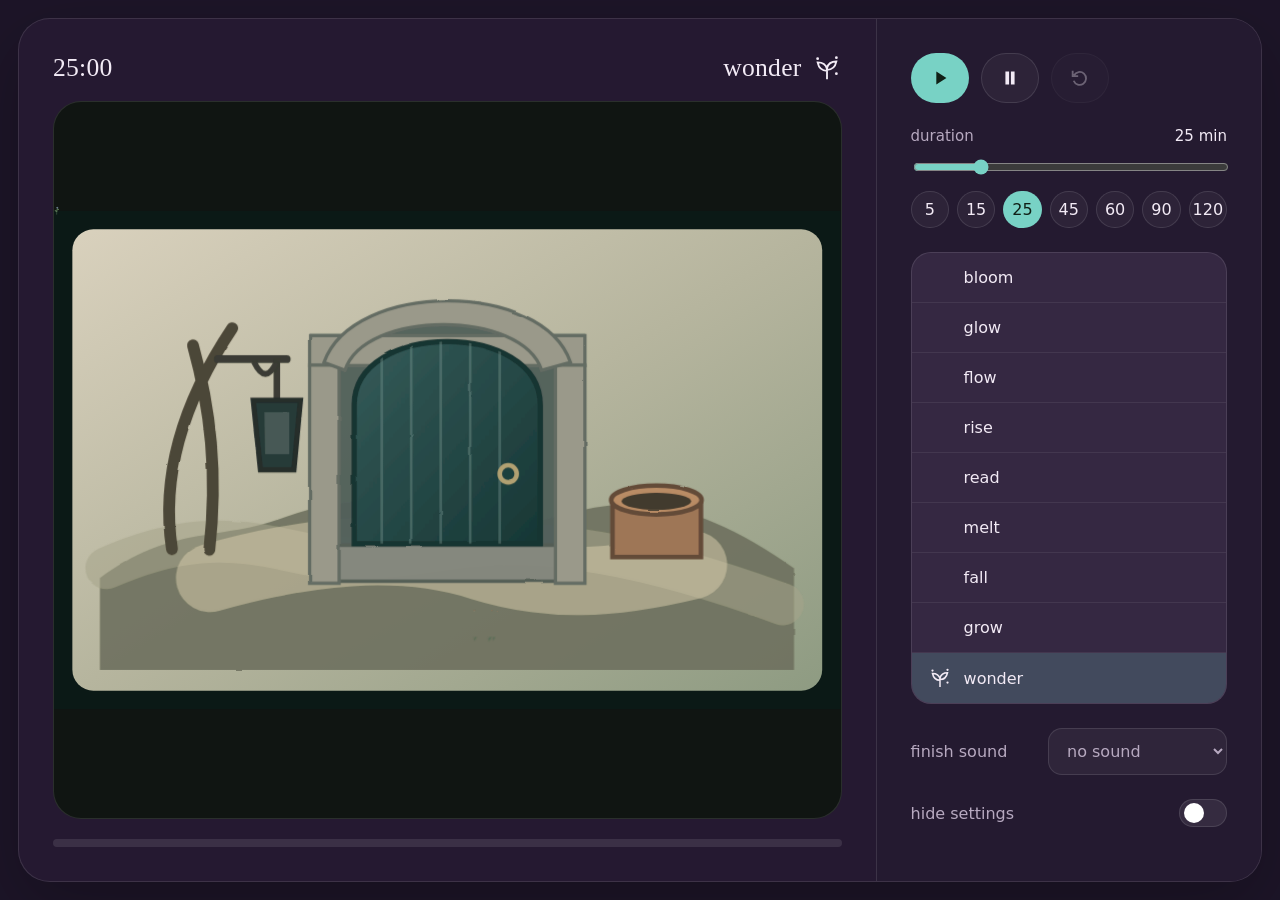
==== commit 869b0542: "Add files via upload" ====
--- a/timer/index.html
+++ b/timer/index.html
@@ -1,52 +1,92 @@
 <!doctype html>
 <html lang="en">
 <head>
-  <meta charset="utf-8">
-  <meta name="viewport" content="width=device-width,initial-scale=1">
-  <title>Wonder timer</title>
-  <style>
-
-:root{--bg:#07130f;--panel:#081611;--list:#0d1e18;--line:#284137;--text:#e9efdf;--muted:#b6c2b5;--accent:#97c79b;--accent-dark:#284d37;--button:#13231d}
-*{box-sizing:border-box}html,body{margin:0;min-height:100%;background:var(--bg);color:var(--text);font-family:Inter,ui-sans-serif,system-ui,-apple-system,BlinkMacSystemFont,"Segoe UI",sans-serif}button,select,input{font:inherit}.app{width:min(1420px,calc(100vw - 28px));min-height:min(900px,calc(100vh - 28px));margin:14px auto;border:1px solid var(--line);border-radius:34px;overflow:hidden;display:grid;grid-template-columns:minmax(0,2.1fr) minmax(340px,.92fr);background:rgba(5,17,13,.96)}.stage{padding:42px 36px 30px;min-width:0}.stage-meta{display:flex;align-items:center;justify-content:space-between;margin:0 4px 22px;font-family:Georgia,"Times New Roman",serif;font-size:clamp(19px,1.5vw,25px);line-height:1}.time-display{font-variant-numeric:tabular-nums}.current-ritual{display:flex;align-items:center;gap:9px;color:var(--accent)}.current-ritual img{width:24px;height:24px;filter:invert(82%) sepia(18%) saturate(691%) hue-rotate(70deg)}.visual{position:relative;aspect-ratio:16/9;border:1px solid #30483f;border-radius:27px;overflow:hidden;background:#06100d}.visual video{position:absolute;inset:0;width:100%;height:100%;object-fit:cover;display:block}.visual #idleVideo{opacity:0;transition:opacity .7s ease}.visual.idle #idleVideo{opacity:1}.visual.idle #mainVideo{opacity:0}.progress-track{height:8px;background:#182b24;border-radius:999px;margin:25px 3px 0;overflow:hidden}.progress-fill{height:100%;width:0;background:var(--accent);border-radius:inherit;transition:width .12s linear}.settings-panel{border-left:1px solid var(--line);padding:42px 34px;display:flex;flex-direction:column;gap:30px;background:var(--panel);transition:width .3s,opacity .25s,padding .3s}.controls{display:flex;gap:12px}.controls button,.presets button{border:1px solid #31483e;background:var(--button);color:var(--text);border-radius:999px;padding:13px 24px;cursor:pointer}.controls .primary,.presets button.active{background:var(--accent);border-color:var(--accent);color:#102016}.setting-block{display:grid;gap:16px}.setting-heading,.setting-row{display:flex;align-items:center;justify-content:space-between;gap:20px;color:var(--muted);font-size:18px}.setting-heading output{color:var(--text)}input[type=range]{width:100%;accent-color:var(--accent);cursor:pointer}.presets{display:grid;grid-template-columns:repeat(7,1fr);gap:8px}.presets button{padding:9px 5px;border-radius:14px}.ritual-list{background:var(--list);border:1px solid #263d34;border-radius:19px;overflow:hidden}.ritual-list button{position:relative;width:100%;border:0;border-bottom:1px solid rgba(113,142,127,.17);background:transparent;color:var(--muted);display:flex;align-items:center;gap:10px;padding:12px 18px;text-align:left;cursor:default;font-size:18px}.ritual-list button:last-child{border-bottom:0}.ritual-list button:hover{background:rgba(255,255,255,.035);color:var(--text)}.ritual-list button.selected{background:rgba(151,199,155,.13);color:var(--text)}.icon-slot{width:25px;height:25px;display:grid;place-items:center;flex:0 0 25px}.icon-slot img{width:23px;height:23px;opacity:0;transform:translateX(-5px);transition:opacity .2s,transform .2s;filter:invert(82%) sepia(18%) saturate(691%) hue-rotate(70deg)}.ritual-list button:hover .icon-slot img,.ritual-list button.selected .icon-slot img{opacity:1;transform:translateX(0)}select{appearance:auto;background:var(--button);color:var(--text);border:1px solid #31483e;border-radius:15px;padding:12px 16px;min-width:165px}.switch{appearance:none;width:48px;height:27px;background:#26342f;border:1px solid #465951;border-radius:999px;position:relative;cursor:pointer}.switch:before{content:"";position:absolute;width:19px;height:19px;border-radius:50%;background:#fff;top:3px;left:4px;transition:transform .2s}.switch:checked{background:var(--accent)}.switch:checked:before{transform:translateX(20px)}.settings-fab{display:none;position:absolute;top:18px;right:18px;width:42px;height:42px;border-radius:50%;border:1px solid rgba(255,255,255,.25);background:rgba(6,17,13,.75);color:#fff;cursor:pointer;backdrop-filter:blur(8px);font-size:19px}.app.settings-hidden{grid-template-columns:1fr}.app.settings-hidden .settings-panel{display:none}.app.settings-hidden .settings-fab{display:block}
-@media(max-width:900px){.app{grid-template-columns:1fr;border-radius:24px}.stage{padding:26px 20px 22px}.settings-panel{border-left:0;border-top:1px solid var(--line);padding:26px 20px}.presets{grid-template-columns:repeat(4,1fr)}.controls button{padding:12px 19px}.stage-meta{font-size:20px}}
-@media(max-width:520px){.app{width:100%;margin:0;border-radius:0;border-left:0;border-right:0}.stage{padding:20px 14px}.settings-panel{padding:22px 14px}.visual{border-radius:19px}.controls{display:grid;grid-template-columns:repeat(3,1fr)}.controls button{padding:11px 6px}.setting-heading,.setting-row{font-size:16px}.ritual-list button{font-size:16px}.presets{grid-template-columns:repeat(4,1fr)}}
-
-
-.visual{display:flex;align-items:center;justify-content:center}
-.visual svg{position:absolute;inset:0;width:100%;height:100%;display:block}
-.growth-layer{opacity:0;transform-box:fill-box;transform-origin:center bottom}
-.moss-layer{transform:scale(.88)}
-.mushroom-layer,.fern-layer,.flower-layer,.pot-plant-layer{transform:translateY(16px) scale(.82)}
-.vine-layer{transform-origin:center bottom;transform:scaleY(.1)}
-.light-layer{mix-blend-mode:screen}.firefly-layer{opacity:0}
-.visual.idle .fern-layer,.visual.idle .vine-layer,.visual.idle .flower-layer,.visual.idle .pot-plant-layer{animation:breathe 5.5s ease-in-out infinite}
-.visual.idle .light-layer{animation:lantern 3.4s ease-in-out infinite}
-.visual.idle .firefly{animation:drift 4s ease-in-out infinite alternate}
-.visual.idle .f2{animation-delay:-1.1s}.visual.idle .f3{animation-delay:-2.4s}.visual.idle .f4{animation-delay:-.5s}.visual.idle .f5{animation-delay:-3s}.visual.idle .f6{animation-delay:-1.8s}
-@keyframes breathe{0%,100%{translate:0 0;rotate:-.25deg}50%{translate:0 -2px;rotate:.25deg}}
-@keyframes lantern{0%,100%{opacity:.72}50%{opacity:1}}
-@keyframes drift{from{transform:translate(-4px,3px);opacity:.35}to{transform:translate(5px,-7px);opacity:1}}
-.controls button{width:50px;height:50px;padding:0;display:grid;place-items:center;border-radius:50%}
-.controls button svg{width:20px;height:20px;fill:none;stroke:currentColor;stroke-width:1.8;stroke-linecap:round;stroke-linejoin:round}
-.controls button.primary{background:var(--accent);border-color:var(--accent);color:#102016}
-.controls button.active{background:var(--accent);border-color:var(--accent);color:#102016}
-.controls button.reset-muted{opacity:.38}
-.controls button.reset-ready{opacity:.78}
-.controls button:hover{transform:translateY(-1px)}
-.controls button:active{transform:scale(.97)}
-
+<meta charset="utf-8" />
+<meta name="viewport" content="width=device-width,initial-scale=1" />
+<title>Little Rituals</title>
+<style>
+:root{
+  --bg:#07110e; --panel:#0b1713; --panel-2:#10201a; --text:#edf5e9;
+  --muted:#afbeaf; --line:rgba(255,255,255,.11); --accent:#7dd6c8;
+  --accent-soft:rgba(125,214,200,.18); --shadow:0 24px 70px rgba(0,0,0,.24);
+}
+*{box-sizing:border-box} html,body{margin:0;min-height:100%;background:var(--bg);color:var(--text)}
+body{font-family:Inter,ui-sans-serif,system-ui,-apple-system,BlinkMacSystemFont,"Segoe UI",sans-serif;padding:18px;transition:background .45s,color .45s}
+button,select,input{font:inherit;color:inherit}.app{max-width:1500px;margin:auto;min-height:calc(100vh - 36px);display:grid;grid-template-columns:minmax(0,2fr) minmax(340px,.9fr);border:1px solid var(--line);border-radius:32px;overflow:hidden;background:color-mix(in srgb,var(--panel) 92%,transparent);box-shadow:var(--shadow)}
+.stage{padding:34px;display:flex;flex-direction:column;min-width:0}.topline{display:flex;justify-content:space-between;align-items:center;margin-bottom:18px;font-family:Georgia,serif;font-size:clamp(20px,2vw,30px);letter-spacing:.01em}.ritual-title{display:flex;gap:10px;align-items:center}.title-icon{width:30px;height:30px;display:inline-grid;place-items:center}.title-icon svg{width:100%;height:100%}.canvas{position:relative;flex:1;min-height:500px;border:1px solid var(--line);border-radius:28px;overflow:hidden;background:#101512}
+.scene{position:absolute;inset:0;opacity:0;pointer-events:none;transition:opacity .35s}.scene.active{opacity:1}.scene svg{width:100%;height:100%;display:block}
+.progress{height:8px;margin-top:20px;background:rgba(255,255,255,.10);border-radius:999px;overflow:hidden}.progress>span{display:block;height:100%;width:0;background:var(--accent);border-radius:inherit;transition:width .12s linear}
+.controls{padding:34px;border-left:1px solid var(--line);background:color-mix(in srgb,var(--panel) 96%,black 4%);display:flex;flex-direction:column;gap:24px}.control-icons{display:flex;gap:12px}.icon-btn{width:58px;height:50px;border:1px solid var(--line);border-radius:999px;background:rgba(255,255,255,.045);display:grid;place-items:center;cursor:pointer;transition:.18s}.icon-btn:hover{background:rgba(255,255,255,.09);transform:translateY(-1px)}.icon-btn:active{transform:scale(.96)}.icon-btn.active{background:var(--accent);color:#102016;border-color:transparent}.icon-btn.dim{opacity:.35}.icon-btn svg{width:22px;height:22px}
+.labelrow{display:flex;justify-content:space-between;align-items:center;font-size:15px;color:var(--muted);margin-bottom:12px}.value{color:var(--text)}input[type=range]{width:100%;accent-color:var(--accent)}.presets{display:grid;grid-template-columns:repeat(7,1fr);gap:8px;margin-top:12px}.preset{border:1px solid var(--line);background:rgba(255,255,255,.045);border-radius:999px;padding:8px 0;cursor:pointer}.preset.active{background:var(--accent);color:#102016;border-color:transparent}
+.ritual-list{background:color-mix(in srgb,var(--panel-2) 76%,white 4%);border:1px solid var(--line);border-radius:20px;overflow:hidden}.ritual-option{height:50px;display:flex;align-items:center;gap:12px;padding:0 16px;border:0;border-bottom:1px solid rgba(255,255,255,.07);width:100%;background:transparent;cursor:pointer;text-align:left}.ritual-option:last-child{border-bottom:0}.ritual-option:hover{background:rgba(255,255,255,.055)}.ritual-option.active{background:var(--accent-soft)}.ritual-icon{width:24px;height:24px;opacity:0;transform:translateX(-4px);transition:.18s;flex:0 0 24px}.ritual-option:hover .ritual-icon,.ritual-option.active .ritual-icon{opacity:1;transform:none}.ritual-icon svg{width:100%;height:100%;display:block}
+.select-row{display:flex;justify-content:space-between;align-items:center;gap:16px;color:var(--muted)}select{min-width:160px;background:rgba(255,255,255,.05);border:1px solid var(--line);border-radius:14px;padding:12px 42px 12px 14px}.switch{width:48px;height:28px;border-radius:999px;border:1px solid var(--line);background:rgba(255,255,255,.08);position:relative;cursor:pointer}.switch:after{content:"";position:absolute;width:20px;height:20px;border-radius:50%;background:#fff;left:4px;top:3px;transition:.2s}.switch.on{background:var(--accent)}.switch.on:after{left:23px}.settings-hidden .controls{display:none}.settings-hidden .app{grid-template-columns:1fr}.gear{display:none;position:fixed;right:26px;top:24px;width:46px;height:46px;border-radius:50%;border:1px solid var(--line);background:var(--panel);color:var(--text);place-items:center;cursor:pointer}.settings-hidden .gear{display:grid}
+@media(max-width:900px){body{padding:0}.app{border-radius:0;grid-template-columns:1fr}.controls{border-left:0;border-top:1px solid var(--line)}.canvas{min-height:420px}.stage,.controls{padding:22px}.presets{grid-template-columns:repeat(4,1fr)}}
+@media(max-width:560px){.canvas{min-height:360px}.topline{font-size:20px}.controls{gap:20px}.presets{grid-template-columns:repeat(3,1fr)}}
+/* shared scene helpers */
+.paper{fill:#f7f0e4}.soft-shadow{filter:drop-shadow(0 10px 18px rgba(0,0,0,.18))}.grow-stroke{stroke-dasharray:1;stroke-dashoffset:1}.idle{transform-box:fill-box;transform-origin:center}.scene.idling .idle{animation:sway 4s ease-in-out infinite alternate}.scene.idling .twinkle{animation:twinkle 2.8s ease-in-out infinite}.scene.idling .float{animation:float 4.2s ease-in-out infinite alternate}.scene.idling .flicker{animation:flicker 1.7s ease-in-out infinite alternate}@keyframes sway{to{transform:rotate(1.3deg)}}@keyframes twinkle{50%{opacity:.25;transform:scale(.72)}}@keyframes float{to{transform:translate(8px,-10px)}}@keyframes flicker{to{opacity:.72;transform:scale(.96)}}
 </style>
 </head>
 <body>
-<main class="app" data-ritual="wonder">
-  <section class="stage">
-    <header class="stage-meta">
-      <div id="timeDisplay" class="time-display">25:00</div>
-      <div class="current-ritual"><span>wonder</span><img src="assets/icons/wonder.svg?v=3" alt=""></div>
-    </header>
-
-    <div class="visual idle" aria-label="Wonder animation">
-<svg id="gardenScene" viewBox="0 0 1200 760" role="img" aria-label="A watercolor garden growing around an old door">
+<button class="gear" id="gear" aria-label="Show settings">⚙</button>
+<div class="app">
+  <main class="stage">
+    <div class="topline"><span id="timeDisplay">25:00</span><span class="ritual-title"><span id="ritualName">wonder</span><span class="title-icon" id="titleIcon"></span></span></div>
+    <div class="canvas" id="canvas"></div>
+    <div class="progress"><span id="progressFill"></span></div>
+  </main>
+  <aside class="controls">
+    <div class="control-icons">
+      <button class="icon-btn active" id="startBtn" aria-label="Start"><svg viewBox="0 0 24 24"><path fill="currentColor" d="M8 5v14l11-7z"/></svg></button>
+      <button class="icon-btn" id="pauseBtn" aria-label="Pause"><svg viewBox="0 0 24 24"><path fill="currentColor" d="M7 5h4v14H7zm6 0h4v14h-4z"/></svg></button>
+      <button class="icon-btn dim" id="resetBtn" aria-label="Reset"><svg viewBox="0 0 24 24"><path fill="none" stroke="currentColor" stroke-width="2" d="M4 4v6h6M5.5 9a7 7 0 1 1-.4 6"/></svg></button>
+    </div>
+    <section>
+      <div class="labelrow"><span>duration</span><span class="value" id="durationValue">25 min</span></div>
+      <input id="durationSlider" type="range" min="1" max="120" value="25" />
+      <div class="presets" id="presets"></div>
+    </section>
+    <div class="ritual-list" id="ritualList"></div>
+    <div class="select-row"><span>finish sound</span><select id="soundSelect"><option value="none">no sound</option><option value="soft">soft chime</option><option value="glass">glass bell</option><option value="bowl">singing bowl</option><option value="wind">wind chime</option><option value="wood">wood knock</option></select></div>
+    <div class="select-row"><span>hide settings</span><button class="switch" id="hideSwitch" aria-label="Hide settings"></button></div>
+  </aside>
+</div>
+<script>
+const ICONS={
+ bloom:`<svg viewBox="0 0 32 32"><path d="M16 27V13M16 18C10 18 6 14 5 8c6 0 10 3 11 8m0 1c6 0 10-4 11-10-6 0-10 3-11 8" fill="none" stroke="currentColor" stroke-width="2" stroke-linecap="round"/></svg>`,
+ glow:`<svg viewBox="0 0 32 32"><path d="M10 14h12v13H10zM12 14c0-3 2-5 4-5s4 2 4 5M16 9c-3-3 1-6 1-8 3 3 4 6-1 8z" fill="none" stroke="currentColor" stroke-width="2"/></svg>`,
+ flow:`<svg viewBox="0 0 32 32"><path d="M9 4h14M9 28h14M11 5c0 7 5 7 5 11s-5 4-5 11m10-22c0 7-5 7-5 11s5 4 5 11" fill="none" stroke="currentColor" stroke-width="2"/></svg>`,
+ rise:`<svg viewBox="0 0 32 32"><path d="M5 24h22M8 24a8 8 0 0 1 16 0M16 4v5M5 14l4 2M27 14l-4 2" fill="none" stroke="currentColor" stroke-width="2" stroke-linecap="round"/></svg>`,
+ read:`<svg viewBox="0 0 32 32"><path d="M6 7h20v5H6zM8 13h18v5H8zM5 19h20v6H5z" fill="none" stroke="currentColor" stroke-width="2"/></svg>`,
+ melt:`<svg viewBox="0 0 32 32"><path d="M9 9l7-4 7 4v9l-7 4-7-4zM5 25c3-2 5 2 8 0s5 2 8 0 5 2 7 0" fill="none" stroke="currentColor" stroke-width="2"/></svg>`,
+ fall:`<svg viewBox="0 0 32 32"><path d="M25 5C14 6 7 13 7 25c10 0 17-7 18-20zM8 24l14-14" fill="none" stroke="currentColor" stroke-width="2"/></svg>`,
+ grow:`<svg viewBox="0 0 32 32"><path d="M6 26C10 18 12 9 25 5M12 20c-5 0-7-3-7-7 5 0 8 2 8 6m4-7c0-5 3-8 8-9 0 5-2 8-7 10m-1 6c5-1 8 1 10 5-5 2-9 1-11-3" fill="none" stroke="currentColor" stroke-width="2" stroke-linecap="round"/></svg>`,
+ wonder:`<svg viewBox="0 0 32 32"><path d="M16 28V14M16 19c-6 0-9-4-10-9 6 0 9 3 10 7m0 1c6 0 9-4 10-9-6 0-9 3-10 7" fill="none" stroke="currentColor" stroke-width="2"/><circle cx="6" cy="6" r="1.5" fill="currentColor"/><circle cx="26" cy="5" r="1.5" fill="currentColor"/><circle cx="26" cy="22" r="1.5" fill="currentColor"/></svg>`
+};
+const THEMES={
+ bloom:{bg:'#eaf6df',panel:'#f4faec',panel2:'#dff1ce',text:'#294131',muted:'#627a68',accent:'#8fcf73',soft:'rgba(143,207,115,.22)'},
+ glow:{bg:'#050504',panel:'#0a0908',panel2:'#11100e',text:'#f4e9d4',muted:'#a99e8d',accent:'#d29b43',soft:'rgba(210,155,67,.18)'},
+ flow:{bg:'#eee8f7',panel:'#f7f3fb',panel2:'#e4daf2',text:'#433953',muted:'#746985',accent:'#a986cf',soft:'rgba(169,134,207,.22)'},
+ rise:{bg:'#fff4c9',panel:'#fff9df',panel2:'#f9e8a7',text:'#5a4a24',muted:'#85754a',accent:'#e7ba4e',soft:'rgba(231,186,78,.22)'},
+ read:{bg:'#3a2c23',panel:'#443329',panel2:'#503b2f',text:'#f2e6d7',muted:'#c0a996',accent:'#b88e6a',soft:'rgba(184,142,106,.2)'},
+ melt:{bg:'#dbeaf2',panel:'#eaf4f8',panel2:'#c7dde8',text:'#294354',muted:'#657c8a',accent:'#83b7d4',soft:'rgba(131,183,212,.24)'},
+ fall:{bg:'#4b211b',panel:'#562820',panel2:'#663128',text:'#f7e3d7',muted:'#c8a699',accent:'#d8794f',soft:'rgba(216,121,79,.22)'},
+ grow:{bg:'#173626',panel:'#1d412e',panel2:'#244d37',text:'#e7f2e6',muted:'#a9c0aa',accent:'#78b989',soft:'rgba(120,185,137,.22)'},
+ wonder:{bg:'#1d1528',panel:'#261b32',panel2:'#30213e',text:'#f2eaf5',muted:'#b7a9c0',accent:'#78d2c5',soft:'rgba(120,210,197,.2)'}
+};
+const rituals=['bloom','glow','flow','rise','read','melt','fall','grow','wonder'];
+const canvas=document.getElementById('canvas');
+function sceneWrap(id,inner){return `<div class="scene" data-scene="${id}">${inner}</div>`}
+function createScenes(){
+ canvas.innerHTML=
+ sceneWrap('bloom',`<svg viewBox="0 0 900 560"><defs><linearGradient id="bsky" y2="1"><stop stop-color="#f7fbef"/><stop offset="1" stop-color="#ddefce"/></linearGradient></defs><rect width="900" height="560" fill="url(#bsky)"/><ellipse cx="450" cy="490" rx="260" ry="55" fill="#8c6546" opacity=".78"/><g id="b-root" stroke="#dcd6ba" stroke-width="5" fill="none" stroke-linecap="round"><path d="M450 472c-10 18-25 28-40 38"/><path d="M450 474c8 18 24 28 43 37"/></g><g class="idle" id="b-plant"><path id="b-stem" d="M450 478C450 390 451 280 450 175" stroke="#56885b" stroke-width="13" fill="none" stroke-linecap="round"/><path id="b-left" d="M450 345c-55-10-86-42-101-83 49 0 84 21 101 66" fill="#83ba72" stroke="#4f7f52" stroke-width="5"/><path id="b-right" d="M450 300c54-7 91-41 105-87-55 2-90 25-105 70" fill="#99cc80" stroke="#4f7f52" stroke-width="5"/><g id="b-flower" transform="translate(450 160)"><g fill="#f4a9b7" stroke="#d97f91" stroke-width="3"><ellipse rx="34" ry="75" transform="rotate(0) translate(0 -32)"/><ellipse rx="34" ry="75" transform="rotate(60) translate(0 -32)"/><ellipse rx="34" ry="75" transform="rotate(120) translate(0 -32)"/><ellipse rx="34" ry="75" transform="rotate(180) translate(0 -32)"/><ellipse rx="34" ry="75" transform="rotate(240) translate(0 -32)"/><ellipse rx="34" ry="75" transform="rotate(300) translate(0 -32)"/></g><circle r="29" fill="#e2b24c"/></g></g></svg>`)+
+ sceneWrap('glow',`<svg viewBox="0 0 900 560"><rect width="900" height="560" fill="#080706"/><rect y="430" width="900" height="130" fill="#241a12"/><ellipse cx="450" cy="460" rx="180" ry="30" fill="#000" opacity=".4"/><g class="idle"><rect id="g-candle" x="365" y="185" width="170" height="280" rx="30" fill="#eee1c7"/><path id="g-wax" d="M380 200c20 25 25-8 45 18s23-10 42 12 31-15 52 8v46H380z" fill="#d8c5a4"/><g id="g-flame" class="flicker"><path d="M450 170c-40-50 3-92 8-128 40 42 53 91-8 128z" fill="#f4a62a"/><path d="M451 154c-20-27 4-49 6-69 22 24 26 48-6 69z" fill="#fff0a0"/></g><ellipse id="g-glow" cx="450" cy="175" rx="190" ry="170" fill="#d78f28" opacity=".18"/></g></svg>`)+
+ sceneWrap('flow',`<svg viewBox="0 0 900 560"><rect width="900" height="560" fill="#efe9f8"/><g class="soft-shadow" transform="translate(280 55)"><path d="M90 40h160M90 450h160" stroke="#6c547e" stroke-width="22" stroke-linecap="round"/><path d="M110 60C110 190 170 190 170 255S110 330 110 430M230 60C230 190 170 190 170 255s60 75 60 175" fill="none" stroke="#735b86" stroke-width="10"/><path d="M124 70h92c-5 92-46 115-46 170-22-57-42-78-46-170z" fill="#d4b16f" id="f-topSand"/><path d="M170 240v120" stroke="#d4b16f" stroke-width="7" id="f-stream"/><path d="M115 420c22-83 88-82 110 0z" fill="#d4b16f" id="f-bottomSand"/></g></svg>`)+
+ sceneWrap('rise',`<svg viewBox="0 0 900 560"><defs><linearGradient id="rsky" y2="1"><stop stop-color="#fff9dd"/><stop offset="1" stop-color="#f7cf74"/></linearGradient></defs><rect width="900" height="560" fill="url(#rsky)"/><circle id="r-sun" cx="170" cy="430" r="58" fill="#f5b832"/><path d="M0 410Q200 330 420 420T900 400V560H0z" fill="#9eb57c"/><path d="M0 465Q250 370 500 455T900 440V560H0z" fill="#708d62"/><g id="r-rays" stroke="#edb541" stroke-width="5" stroke-linecap="round"><path d="M170 330v-30M95 350l-20-25M245 350l20-25"/></g></svg>`)+
+ sceneWrap('read',`<svg viewBox="0 0 900 560"><rect width="900" height="560" fill="#4a352a"/><rect y="415" width="900" height="145" fill="#2b1f19"/><g class="soft-shadow" transform="translate(260 130)"><g id="books"><rect id="book1" x="0" y="230" width="380" height="75" rx="8" fill="#80634d"/><rect id="book2" x="30" y="155" width="340" height="75" rx="8" fill="#9a6e58"/><rect id="book3" x="65" y="80" width="300" height="75" rx="8" fill="#6e7755"/><rect id="book4" x="105" y="5" width="250" height="75" rx="8" fill="#b98a65"/></g></g><g class="idle" id="steam" fill="none" stroke="#d7c5b4" stroke-width="5" opacity=".45"><path d="M700 310c-25-35 22-48 0-83"/><path d="M735 310c-25-35 22-48 0-83"/></g><path d="M660 330h110v100H660z" fill="#c8a984"/><path d="M770 350c55 0 55 60 0 60" fill="none" stroke="#c8a984" stroke-width="18"/></svg>`)+
+ sceneWrap('melt',`<svg viewBox="0 0 900 560"><defs><linearGradient id="msky"><stop stop-color="#eaf4f8"/><stop offset="1" stop-color="#bad8e7"/></linearGradient></defs><rect width="900" height="560" fill="url(#msky)"/><ellipse cx="450" cy="440" rx="240" ry="70" fill="#eef2ed" stroke="#9ab2ba" stroke-width="8"/><ellipse id="m-puddle" cx="450" cy="420" rx="70" ry="18" fill="#7ec4e4" opacity=".55"/><g class="soft-shadow" id="m-ice"><path d="M350 210l110-55 100 60-10 180-105 45-105-50z" fill="#bfe8f7" opacity=".78" stroke="#76aac3" stroke-width="6"/><path d="M350 210l100 60 110-55-100-60z" fill="#e0f6ff" opacity=".9"/><path d="M450 270v170" stroke="#86bad1" stroke-width="6" opacity=".6"/></g><circle class="float" id="m-drop" cx="555" cy="390" r="10" fill="#66b7db"/></svg>`)+
+ sceneWrap('fall',`<svg viewBox="0 0 900 560"><rect width="900" height="560" fill="#5a2c23"/><path d="M0 420Q240 360 500 425T900 400V560H0z" fill="#8a4c31"/><g id="fall-tree" class="idle"><path d="M470 470c-30-160 5-260 10-360" stroke="#3b251b" stroke-width="28" fill="none"/><path d="M470 300c-80-70-120-135-140-205M475 270c80-55 130-115 155-185M470 210c-45-55-45-105-42-145" stroke="#3b251b" stroke-width="18" fill="none" stroke-linecap="round"/><g id="fall-leaves" fill="#d87845"><circle cx="330" cy="110" r="50"/><circle cx="410" cy="100" r="58"/><circle cx="505" cy="92" r="62"/><circle cx="590" cy="112" r="52"/><circle cx="365" cy="180" r="55"/><circle cx="470" cy="165" r="65"/><circle cx="565" cy="180" r="55"/></g></g><g id="falling-leaves" fill="#e9954b"><path d="M250 220c24-10 35 5 25 27-21 10-36-3-25-27z"/><path d="M680 260c24-10 35 5 25 27-21 10-36-3-25-27z"/><path d="M310 330c24-10 35 5 25 27-21 10-36-3-25-27z"/></g></svg>`)+
+ sceneWrap('grow',`<svg viewBox="0 0 900 560"><rect width="900" height="560" fill="#1b3b2b"/><rect x="100" y="70" width="700" height="410" rx="28" fill="#9a8f7b" opacity=".35"/><path id="v-main" d="M170 470C250 410 230 330 340 300s90-120 210-145 105-75 185-85" fill="none" stroke="#75b676" stroke-width="17" stroke-linecap="round"/><g id="v-leaves" fill="#8fc98a"><ellipse cx="260" cy="380" rx="40" ry="22" transform="rotate(-28 260 380)"/><ellipse cx="315" cy="320" rx="42" ry="22" transform="rotate(25 315 320)"/><ellipse cx="430" cy="245" rx="42" ry="22" transform="rotate(-24 430 245)"/><ellipse cx="525" cy="170" rx="42" ry="22" transform="rotate(28 525 170)"/><ellipse cx="645" cy="120" rx="42" ry="22" transform="rotate(-18 645 120)"/></g><g id="v-flowers" fill="#7a9ee8"><circle cx="390" cy="270" r="15"/><circle cx="570" cy="145" r="16"/><circle cx="700" cy="92" r="16"/></g><g id="v-lights" fill="#ffe88a"><circle class="twinkle" cx="340" cy="250" r="7"/><circle class="twinkle" cx="510" cy="115" r="7"/><circle class="twinkle" cx="680" cy="145" r="7"/></g></svg>`)+
+ sceneWrap('wonder',`<svg  viewBox="0 0 1200 760" role="img" aria-label="A watercolor garden growing around an old door">
           <defs>
             <linearGradient id="paperWash" x1="0" y1="0" x2="1" y2="1">
               <stop offset="0" stop-color="#d9d1bd"/>
@@ -108,7 +148,7 @@
           </g>
 
           <!-- progress-controlled garden layers -->
-          <g id="mossLayer" class="growth-layer moss-layer">
+          <g id="w-moss" class="growth-layer moss-layer">
             <g fill="#52684c" opacity=".95" filter="url(#watercolor)">
               <ellipse cx="250" cy="568" rx="135" ry="42"/><ellipse cx="420" cy="570" rx="120" ry="36"/>
               <ellipse cx="765" cy="563" rx="112" ry="38"/><ellipse cx="963" cy="571" rx="130" ry="40"/>
@@ -116,19 +156,19 @@
             </g>
           </g>
 
-          <g id="mushroomLayer" class="growth-layer mushroom-layer" filter="url(#watercolor)">
+          <g id="w-mush" class="growth-layer mushroom-layer" filter="url(#watercolor)">
             <g transform="translate(298 548)"><path d="M0 36c2-24 27-24 29 0" fill="#d3bd94"/><path d="M-17 16c5-25 58-25 64 0z" fill="#8b684d"/></g>
             <g transform="translate(840 555) scale(.8)"><path d="M0 36c2-24 27-24 29 0" fill="#d3bd94"/><path d="M-17 16c5-25 58-25 64 0z" fill="#7c5b46"/></g>
             <g transform="translate(1010 592) scale(.55)"><path d="M0 36c2-24 27-24 29 0" fill="#d3bd94"/><path d="M-17 16c5-25 58-25 64 0z" fill="#9a6e50"/></g>
           </g>
 
-          <g id="fernLayer" class="growth-layer fern-layer" fill="none" stroke="#486a4f" stroke-linecap="round" filter="url(#watercolor)">
+          <g id="w-ferns" class="growth-layer fern-layer idle" fill="none" stroke="#486a4f" stroke-linecap="round" filter="url(#watercolor)">
             <g transform="translate(352 583)"><path d="M0 55Q8 2 33-38" stroke-width="8"/><path d="M12 27l-30-22M18 13l32-25M24-3L0-28M30-19l30-11" stroke-width="12"/></g>
             <g transform="translate(792 590) scale(1.2)"><path d="M0 55Q8 2 33-38" stroke-width="8"/><path d="M12 27l-30-22M18 13l32-25M24-3L0-28M30-19l30-11" stroke-width="12"/></g>
             <g transform="translate(925 579) scale(.9)"><path d="M0 55Q8 2 33-38" stroke-width="8"/><path d="M12 27l-30-22M18 13l32-25M24-3L0-28M30-19l30-11" stroke-width="12"/></g>
           </g>
 
-          <g id="vineLayer" class="growth-layer vine-layer" fill="none" stroke="#53714d" stroke-linecap="round" filter="url(#watercolor)">
+          <g id="w-vines" class="growth-layer vine-layer idle" fill="none" stroke="#53714d" stroke-linecap="round" filter="url(#watercolor)">
             <path d="M421 540C368 452 446 408 404 324c-27-53 2-104 45-134" stroke-width="13"/>
             <path d="M782 540c77-80-6-139 51-215 31-42 22-90-12-132" stroke-width="13"/>
             <g fill="#66865d" stroke="none">
@@ -139,7 +179,7 @@
             </g>
           </g>
 
-          <g id="flowerLayer" class="growth-layer flower-layer" filter="url(#watercolor)">
+          <g id="w-flowers" class="growth-layer flower-layer idle" filter="url(#watercolor)">
             <g fill="#738fbd" stroke="#526a8f" stroke-width="3">
               <g transform="translate(342 525)"><circle r="9" fill="#e8d486"/><ellipse rx="8" ry="20" cy="-18"/><ellipse rx="8" ry="20" cy="18"/><ellipse rx="20" ry="8" cx="-18"/><ellipse rx="20" ry="8" cx="18"/></g>
               <g transform="translate(874 514) scale(.9)"><circle r="9" fill="#e8d486"/><ellipse rx="8" ry="20" cy="-18"/><ellipse rx="8" ry="20" cy="18"/><ellipse rx="20" ry="8" cx="-18"/><ellipse rx="20" ry="8" cx="18"/></g>
@@ -151,113 +191,58 @@
             </g>
           </g>
 
-          <g id="potPlantLayer" class="growth-layer pot-plant-layer" transform="translate(920 438)" filter="url(#watercolor)">
+          <g id="w-pot" class="growth-layer pot-plant-layer idle" transform="translate(920 438)" filter="url(#watercolor)">
             <path d="M0 5Q0-70 8-108" stroke="#4f7354" stroke-width="10" fill="none" stroke-linecap="round"/>
             <ellipse cx="-12" cy="-56" rx="28" ry="11" fill="#678a62" transform="rotate(25 -12 -56)"/>
             <ellipse cx="23" cy="-82" rx="26" ry="10" fill="#6d9165" transform="rotate(-25 23 -82)"/>
             <g transform="translate(10 -116) scale(.55)" fill="#8aa3c7"><circle r="10" fill="#e4d58d"/><ellipse rx="9" ry="22" cy="-20"/><ellipse rx="9" ry="22" cy="20"/><ellipse rx="22" ry="9" cx="-20"/><ellipse rx="22" ry="9" cx="20"/></g>
           </g>
 
-          <g id="lightLayer" class="growth-layer light-layer">
+          <g id="w-light" class="growth-layer light-layer flicker">
             <circle cx="340" cy="345" r="120" fill="url(#lanternGlow)" filter="url(#softGlow)"/>
             <rect x="316" y="307" width="48" height="74" rx="16" fill="#ffe9a1" opacity=".8" filter="url(#softGlow)"/>
           </g>
 
-          <g id="fireflyLayer" class="growth-layer firefly-layer" fill="#fff3a2" filter="url(#softGlow)">
-            <circle class="firefly f1" cx="462" cy="408" r="5"/><circle class="firefly f2" cx="739" cy="465" r="5"/>
-            <circle class="firefly f3" cx="896" cy="331" r="4"/><circle class="firefly f4" cx="584" cy="558" r="4"/>
-            <circle class="firefly f5" cx="1010" cy="440" r="4"/><circle class="firefly f6" cx="276" cy="494" r="4"/>
-          </g>
-        </svg>
-      <button id="openSettings" class="settings-fab" type="button" aria-label="Show settings">⚙</button>
-    </div>
-    <div class="progress-track" aria-hidden="true"><div id="progressFill" class="progress-fill"></div></div>
-  </section>
-
-  <aside id="settingsPanel" class="settings-panel">
-    <div class="controls" aria-label="Timer controls">
-      <button id="startButton" class="primary" type="button" aria-label="Start" title="Start">
-        <svg viewBox="0 0 24 24" aria-hidden="true"><path d="M8 5l11 7-11 7z" fill="currentColor" stroke="none"/></svg>
-      </button>
-      <button id="pauseButton" type="button" aria-label="Pause" title="Pause">
-        <svg viewBox="0 0 24 24" aria-hidden="true"><path d="M9 5v14M15 5v14"/></svg>
-      </button>
-      <button id="resetButton" class="reset-muted" type="button" aria-label="Reset" title="Reset">
-        <svg viewBox="0 0 24 24" aria-hidden="true"><path d="M4 12a8 8 0 1 0 2.35-5.65L4 8.7M4 4v4.7h4.7"/></svg>
-      </button>
-    </div>
-
-    <section class="setting-block duration-block">
-      <div class="setting-heading"><label for="durationSlider">duration</label><output id="durationOutput">25 min</output></div>
-      <input id="durationSlider" type="range" min="1" max="120" step="1" value="25">
-      <div class="presets" aria-label="Duration presets">
-        <button type="button" data-minutes="5">5</button><button type="button" data-minutes="15">15</button>
-        <button type="button" class="active" data-minutes="25">25</button><button type="button" data-minutes="45">45</button>
-        <button type="button" data-minutes="60">60</button><button type="button" data-minutes="90">90</button>
-        <button type="button" data-minutes="120">120</button>
-      </div>
-    </section>
-
-    <nav class="ritual-list" aria-label="Rituals">
-      <button type="button" aria-disabled="true"><span class="icon-slot"><img src="assets/icons/bloom.svg?v=3" alt=""></span><span>bloom</span></button>
-      <button type="button" aria-disabled="true"><span class="icon-slot"><img src="assets/icons/glow.svg?v=3" alt=""></span><span>glow</span></button>
-      <button type="button" aria-disabled="true"><span class="icon-slot"><img src="assets/icons/flow.svg?v=3" alt=""></span><span>flow</span></button>
-      <button type="button" aria-disabled="true"><span class="icon-slot"><img src="assets/icons/rise.svg?v=3" alt=""></span><span>rise</span></button>
-      <button type="button" aria-disabled="true"><span class="icon-slot"><img src="assets/icons/read.svg?v=3" alt=""></span><span>read</span></button>
-      <button type="button" aria-disabled="true"><span class="icon-slot"><img src="assets/icons/melt.svg?v=3" alt=""></span><span>melt</span></button>
-      <button type="button" aria-disabled="true"><span class="icon-slot"><img src="assets/icons/fall.svg?v=3" alt=""></span><span>fall</span></button>
-      <button type="button" aria-disabled="true"><span class="icon-slot"><img src="assets/icons/grow.svg?v=3" alt=""></span><span>grow</span></button>
-      <button type="button" class="selected" aria-current="true"><span class="icon-slot"><img src="assets/icons/wonder.svg?v=3" alt=""></span><span>wonder</span></button>
-    </nav>
-
-    <div class="setting-row">
-      <label for="soundSelect">finish sound</label>
-      <select id="soundSelect">
-        <option value="none">no sound</option>
-        <option value="soft-chime" selected>soft chime</option>
-        <option value="glass-bell">glass bell</option>
-        <option value="singing-bowl">singing bowl</option>
-        <option value="wind-chime">wind chime</option>
-        <option value="wood-knock">wood knock</option>
-        <option value="forest-bell">forest bell</option>
-        <option value="gentle-piano">gentle piano</option>
-      </select>
-    </div>
-
-    <div class="setting-row">
-      <label for="hideSettings">hide settings</label>
-      <input id="hideSettings" class="switch" type="checkbox">
-    </div>
-  </aside>
-</main>
-<script>
-
-const $=s=>document.querySelector(s);
-const app=$('.app'), visual=$('.visual');
-const display=$('#timeDisplay'), progressFill=$('#progressFill'), slider=$('#durationSlider'), output=$('#durationOutput');
-const startButton=$('#startButton'), pauseButton=$('#pauseButton'), resetButton=$('#resetButton');
-const layers={moss:$('#mossLayer'),mushrooms:$('#mushroomLayer'),ferns:$('#fernLayer'),vines:$('#vineLayer'),flowers:$('#flowerLayer'),pot:$('#potPlantLayer'),light:$('#lightLayer'),fireflies:$('#fireflyLayer')};
-let totalSeconds=25*60,remaining=totalSeconds,running=false,finished=false,startStamp=0,startRemaining=remaining,raf=0;
-const clamp=(n,min=0,max=1)=>Math.min(max,Math.max(min,n));
-const segment=(p,a,b)=>clamp((p-a)/(b-a));
-function applyLayer(layer,amount,type='grow'){layer.style.opacity=String(amount);if(type==='moss')layer.style.transform=`scale(${.88+amount*.12})`;if(type==='grow')layer.style.transform=`translateY(${(1-amount)*16}px) scale(${.82+amount*.18})`;if(type==='vine')layer.style.transform=`scaleY(${.1+amount*.9})`;}
-function renderGarden(progress){applyLayer(layers.moss,segment(progress,.04,.24),'moss');applyLayer(layers.mushrooms,segment(progress,.18,.35));applyLayer(layers.ferns,segment(progress,.28,.52));applyLayer(layers.vines,segment(progress,.45,.72),'vine');applyLayer(layers.flowers,segment(progress,.68,.88));applyLayer(layers.pot,segment(progress,.74,.93));layers.light.style.opacity=String(segment(progress,.95,1));layers.fireflies.style.opacity=String(segment(progress,.97,1));progressFill.style.width=`${progress*100}%`;}
-function fmt(sec){sec=Math.max(0,Math.ceil(sec));return `${String(Math.floor(sec/60)).padStart(2,'0')}:${String(sec%60).padStart(2,'0')}`}
-function updateControls(){startButton.classList.toggle('active',!running);pauseButton.classList.toggle('active',running);resetButton.classList.toggle('reset-muted',!finished&&remaining===totalSeconds);resetButton.classList.toggle('reset-ready',remaining<totalSeconds||finished);}
-function updateDisplay(){display.textContent=fmt(remaining);renderGarden(totalSeconds?clamp(1-remaining/totalSeconds):0);updateControls();}
-function setDuration(minutes){running=false;cancelAnimationFrame(raf);totalSeconds=minutes*60;remaining=totalSeconds;finished=false;visual.classList.add('idle');slider.value=minutes;output.value=`${minutes} min`;document.querySelectorAll('.presets button').forEach(b=>b.classList.toggle('active',+b.dataset.minutes===minutes));updateDisplay();}
-function tick(now){if(!running)return;remaining=Math.max(0,startRemaining-(now-startStamp)/1000);updateDisplay();if(remaining<=0){finish();return}raf=requestAnimationFrame(tick)}
-function start(){if(finished)setDuration(+slider.value);if(running)return;running=true;visual.classList.remove('idle');startRemaining=remaining;startStamp=performance.now();updateControls();raf=requestAnimationFrame(tick)}
-function pause(){if(!running)return;running=false;cancelAnimationFrame(raf);visual.classList.add('idle');updateControls();}
-function reset(){setDuration(+slider.value)}
-function finish(){running=false;finished=true;remaining=0;renderGarden(1);display.textContent='00:00';visual.classList.add('idle');updateControls();playFinishSound($('#soundSelect').value)}
-slider.addEventListener('input',()=>setDuration(+slider.value));document.querySelectorAll('.presets button').forEach(b=>b.addEventListener('click',()=>setDuration(+b.dataset.minutes)));
-startButton.addEventListener('click',start);pauseButton.addEventListener('click',pause);resetButton.addEventListener('click',reset);
-$('#hideSettings').addEventListener('change',e=>app.classList.toggle('settings-hidden',e.target.checked));$('#openSettings').addEventListener('click',()=>{app.classList.remove('settings-hidden');$('#hideSettings').checked=false});
-let audioCtx;function tone(ctx,freq,start,dur,gain=.12,type='sine'){const o=ctx.createOscillator(),g=ctx.createGain();o.type=type;o.frequency.setValueAtTime(freq,start);g.gain.setValueAtTime(0,start);g.gain.linearRampToValueAtTime(gain,start+.018);g.gain.exponentialRampToValueAtTime(.0001,start+dur);o.connect(g).connect(ctx.destination);o.start(start);o.stop(start+dur+.03)}
-function playFinishSound(name){if(name==='none')return;audioCtx||=new(window.AudioContext||window.webkitAudioContext)();const c=audioCtx,t=c.currentTime+.03;const map={'soft-chime':()=>{tone(c,659,t,1.7,.10);tone(c,988,t+.08,1.8,.055)},'glass-bell':()=>{tone(c,1046,t,1.2,.09);tone(c,1568,t+.03,1,.04)},'singing-bowl':()=>{tone(c,220,t,2.8,.10);tone(c,440,t+.02,2.4,.035)},'wind-chime':()=>{[784,988,1175].forEach((f,i)=>tone(c,f,t+i*.16,1.4,.055))},'wood-knock':()=>{tone(c,150,t,.18,.17,'triangle');tone(c,110,t+.08,.2,.09,'triangle')},'forest-bell':()=>{tone(c,523,t,2.1,.08);tone(c,784,t+.12,1.8,.04)},'gentle-piano':()=>{[261.6,329.6,392].forEach((f,i)=>tone(c,f,t+i*.035,2.2,.045,'triangle'))}};(map[name]||map['soft-chime'])()}
-setDuration(25);
-
+          <g id="w-fireflies" class="growth-layer firefly-layer" fill="#fff3a2" filter="url(#softGlow)">
+            <circle class="firefly f1 float" cx="462" cy="408" r="5"/><circle class="firefly f2 float" cx="739" cy="465" r="5"/>
+            <circle class="firefly f3 float" cx="896" cy="331" r="4"/><circle class="firefly f4 float" cx="584" cy="558" r="4"/>
+            <circle class="firefly f5 float" cx="1010" cy="440" r="4"/><circle class="firefly f6 float" cx="276" cy="494" r="4"/>
+          </g>
+        </svg>`);
+}
+createScenes();
+let current='wonder',duration=25*60,remaining=duration,running=false,last=0,raf=null,finished=false;
+const timeDisplay=document.getElementById('timeDisplay'),progressFill=document.getElementById('progressFill'),ritualName=document.getElementById('ritualName'),titleIcon=document.getElementById('titleIcon');
+function applyTheme(id){const t=THEMES[id];for(const [k,v] of Object.entries(t)){document.documentElement.style.setProperty(`--${k==='panel2'?'panel-2':k==='soft'?'accent-soft':k}`,v)}ritualName.textContent=id;titleIcon.innerHTML=ICONS[id];document.querySelectorAll('.scene').forEach(s=>s.classList.toggle('active',s.dataset.scene===id));document.querySelectorAll('.ritual-option').forEach(b=>b.classList.toggle('active',b.dataset.id===id));updateScene(progress())}
+function progress(){return duration?Math.min(1,Math.max(0,1-remaining/duration)):0}
+function fade(el,a,b,p){if(!el)return;el.style.opacity=p<=a?0:p>=b?1:(p-a)/(b-a)}
+function scale(el,a,b,p,from=.15,to=1){if(!el)return;const x=p<=a?from:p>=b?to:from+(to-from)*(p-a)/(b-a);el.style.transformBox='fill-box';el.style.transformOrigin='center bottom';el.style.transform=`scale(${x})`}
+function updateScene(p){
+ const s=document.querySelector(`.scene[data-scene="${current}"]`);if(!s)return;
+ s.classList.toggle('idling',!running && (finished||p>0));
+ if(current==='bloom'){scale(s.querySelector('#b-root'),0,.12,p,0,1);scale(s.querySelector('#b-plant'),.08,.7,p,0.03,1);scale(s.querySelector('#b-flower'),.68,1,p,0.05,1)}
+ if(current==='glow'){const c=s.querySelector('#g-candle');const h=280*(1-p*.65),y=185+280-h;c.setAttribute('height',h);c.setAttribute('y',y);s.querySelector('#g-wax').style.transform=`translateY(${280-h}px)`;s.querySelector('#g-flame').style.transform=`translateY(${280-h}px)`;s.querySelector('#g-glow').style.transform=`translateY(${280-h}px)`}
+ if(current==='flow'){const top=s.querySelector('#f-topSand'),bottom=s.querySelector('#f-bottomSand'),stream=s.querySelector('#f-stream');top.style.transformOrigin='170px 70px';top.style.transform=`scaleY(${1-p})`;bottom.style.transformOrigin='170px 420px';bottom.style.transform=`scaleY(${Math.max(.05,p)})`;stream.style.opacity=p>0&&p<1?1:0}
+ if(current==='rise'){const sun=s.querySelector('#r-sun'),rays=s.querySelector('#r-rays');const x=170+560*p,y=430-260*Math.sin(Math.PI*p);sun.setAttribute('cx',x);sun.setAttribute('cy',y);rays.style.transform=`translate(${x-170}px,${y-430}px)`;rays.style.opacity=Math.min(1,p*2)}
+ if(current==='read'){['book4','book3','book2','book1'].forEach((id,i)=>{const start=i*.22,end=start+.2,el=s.querySelector('#'+id);let q=p<=start?0:p>=end?1:(p-start)/(end-start);el.style.transform=`translate(${q*360}px,${-q*80}px) rotate(${q*12}deg)`;el.style.opacity=1-q})}
+ if(current==='melt'){const ice=s.querySelector('#m-ice'),puddle=s.querySelector('#m-puddle'),drop=s.querySelector('#m-drop');ice.style.transformOrigin='450px 440px';ice.style.transform=`scale(${1-p*.72}) translateY(${p*45}px)`;puddle.setAttribute('rx',70+150*p);puddle.setAttribute('ry',18+20*p);drop.style.opacity=p>.55?1:0}
+ if(current==='fall'){const leaves=[...s.querySelectorAll('#fall-leaves circle')];leaves.forEach((el,i)=>{const start=i/leaves.length*.8;let q=Math.max(0,Math.min(1,(p-start)/.18));el.style.transform=`translate(${(i%2?1:-1)*q*50}px,${q*300}px) rotate(${q*180}deg)`;el.style.opacity=1-q});fade(s.querySelector('#falling-leaves'),.15,.85,p)}
+ if(current==='grow'){const path=s.querySelector('#v-main');path.style.strokeDasharray=path.getTotalLength();path.style.strokeDashoffset=path.getTotalLength()*(1-p);fade(s.querySelector('#v-leaves'),.25,.65,p);fade(s.querySelector('#v-flowers'),.7,.9,p);fade(s.querySelector('#v-lights'),.9,1,p)}
+ if(current==='wonder'){fade(s.querySelector('#w-moss'),.02,.22,p);scale(s.querySelector('#w-ferns'),.18,.42,p,0.05,1);scale(s.querySelector('#w-mush'),.35,.55,p,0.05,1);const vine=s.querySelector('#w-vines');fade(vine,.48,.78,p);scale(vine,.48,.78,p,.05,1);fade(s.querySelector('#w-flowers'),.72,.9,p);scale(s.querySelector('#w-pot'),.78,.94,p,.08,1);fade(s.querySelector('#w-light'),.95,1,p);fade(s.querySelector('#w-fireflies'),.97,1,p)}
+}
+function format(sec){sec=Math.max(0,Math.ceil(sec));return `${Math.floor(sec/60)}:${String(sec%60).padStart(2,'0')}`}
+function render(){timeDisplay.textContent=format(remaining);progressFill.style.width=`${progress()*100}%`;updateScene(progress())}
+function tick(ts){if(!running)return;if(!last)last=ts;remaining-=Math.min((ts-last)/1000,1);last=ts;if(remaining<=0){remaining=0;running=false;finished=true;finishSound();setButtons();render();return}render();raf=requestAnimationFrame(tick)}
+function setButtons(){document.getElementById('startBtn').classList.toggle('active',!running);document.getElementById('pauseBtn').classList.toggle('active',running);document.getElementById('resetBtn').classList.toggle('dim',remaining===duration&&!running)}
+document.getElementById('startBtn').onclick=()=>{if(remaining<=0){remaining=duration;finished=false}running=true;last=0;setButtons();raf=requestAnimationFrame(tick)};
+document.getElementById('pauseBtn').onclick=()=>{running=false;cancelAnimationFrame(raf);setButtons();render()};
+document.getElementById('resetBtn').onclick=()=>{running=false;cancelAnimationFrame(raf);remaining=duration;finished=false;last=0;setButtons();render()};
+const slider=document.getElementById('durationSlider'),durationValue=document.getElementById('durationValue');slider.oninput=()=>setDuration(+slider.value);function setDuration(min){duration=min*60;remaining=duration;running=false;finished=false;durationValue.textContent=`${min} min`;slider.value=min;document.querySelectorAll('.preset').forEach(b=>b.classList.toggle('active',+b.dataset.min===min));setButtons();render()}
+[5,15,25,45,60,90,120].forEach(n=>{const b=document.createElement('button');b.className='preset'+(n===25?' active':'');b.dataset.min=n;b.textContent=n;b.onclick=()=>setDuration(n);document.getElementById('presets').appendChild(b)});
+rituals.forEach(id=>{const b=document.createElement('button');b.className='ritual-option'+(id===current?' active':'');b.dataset.id=id;b.innerHTML=`<span class="ritual-icon">${ICONS[id]}</span><span>${id}</span>`;b.onclick=()=>{current=id;applyTheme(id)};document.getElementById('ritualList').appendChild(b)});
+document.getElementById('hideSwitch').onclick=()=>{document.body.classList.add('settings-hidden');document.getElementById('hideSwitch').classList.add('on')};document.getElementById('gear').onclick=()=>{document.body.classList.remove('settings-hidden');document.getElementById('hideSwitch').classList.remove('on')};
+function finishSound(){const type=document.getElementById('soundSelect').value;if(type==='none')return;const C=window.AudioContext||window.webkitAudioContext,ctx=new C(),o=ctx.createOscillator(),g=ctx.createGain();o.connect(g);g.connect(ctx.destination);o.frequency.value=type==='glass'?880:type==='bowl'?330:type==='wind'?660:type==='wood'?220:523.25;g.gain.setValueAtTime(.001,ctx.currentTime);g.gain.exponentialRampToValueAtTime(.18,ctx.currentTime+.02);g.gain.exponentialRampToValueAtTime(.001,ctx.currentTime+1.4);o.start();o.stop(ctx.currentTime+1.5)}
+applyTheme(current);render();setButtons();
 </script>
 </body>
 </html>
